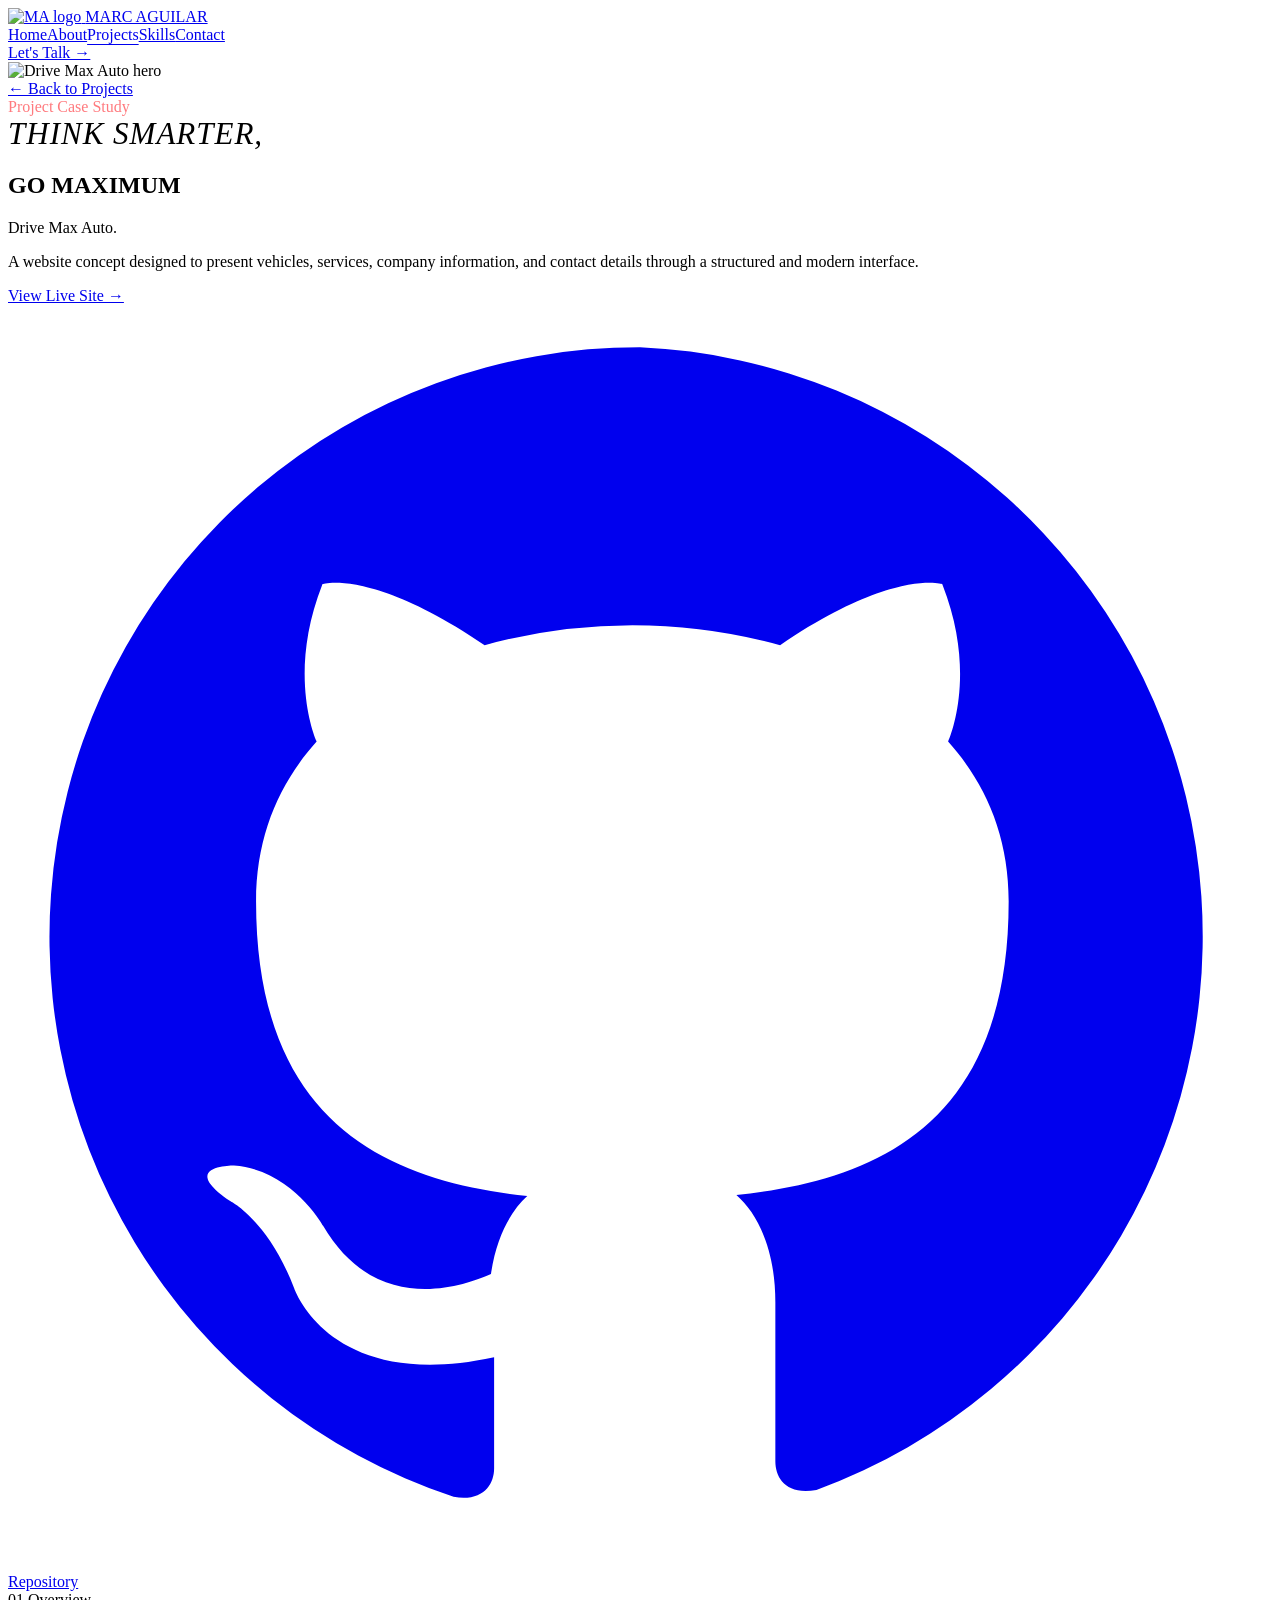
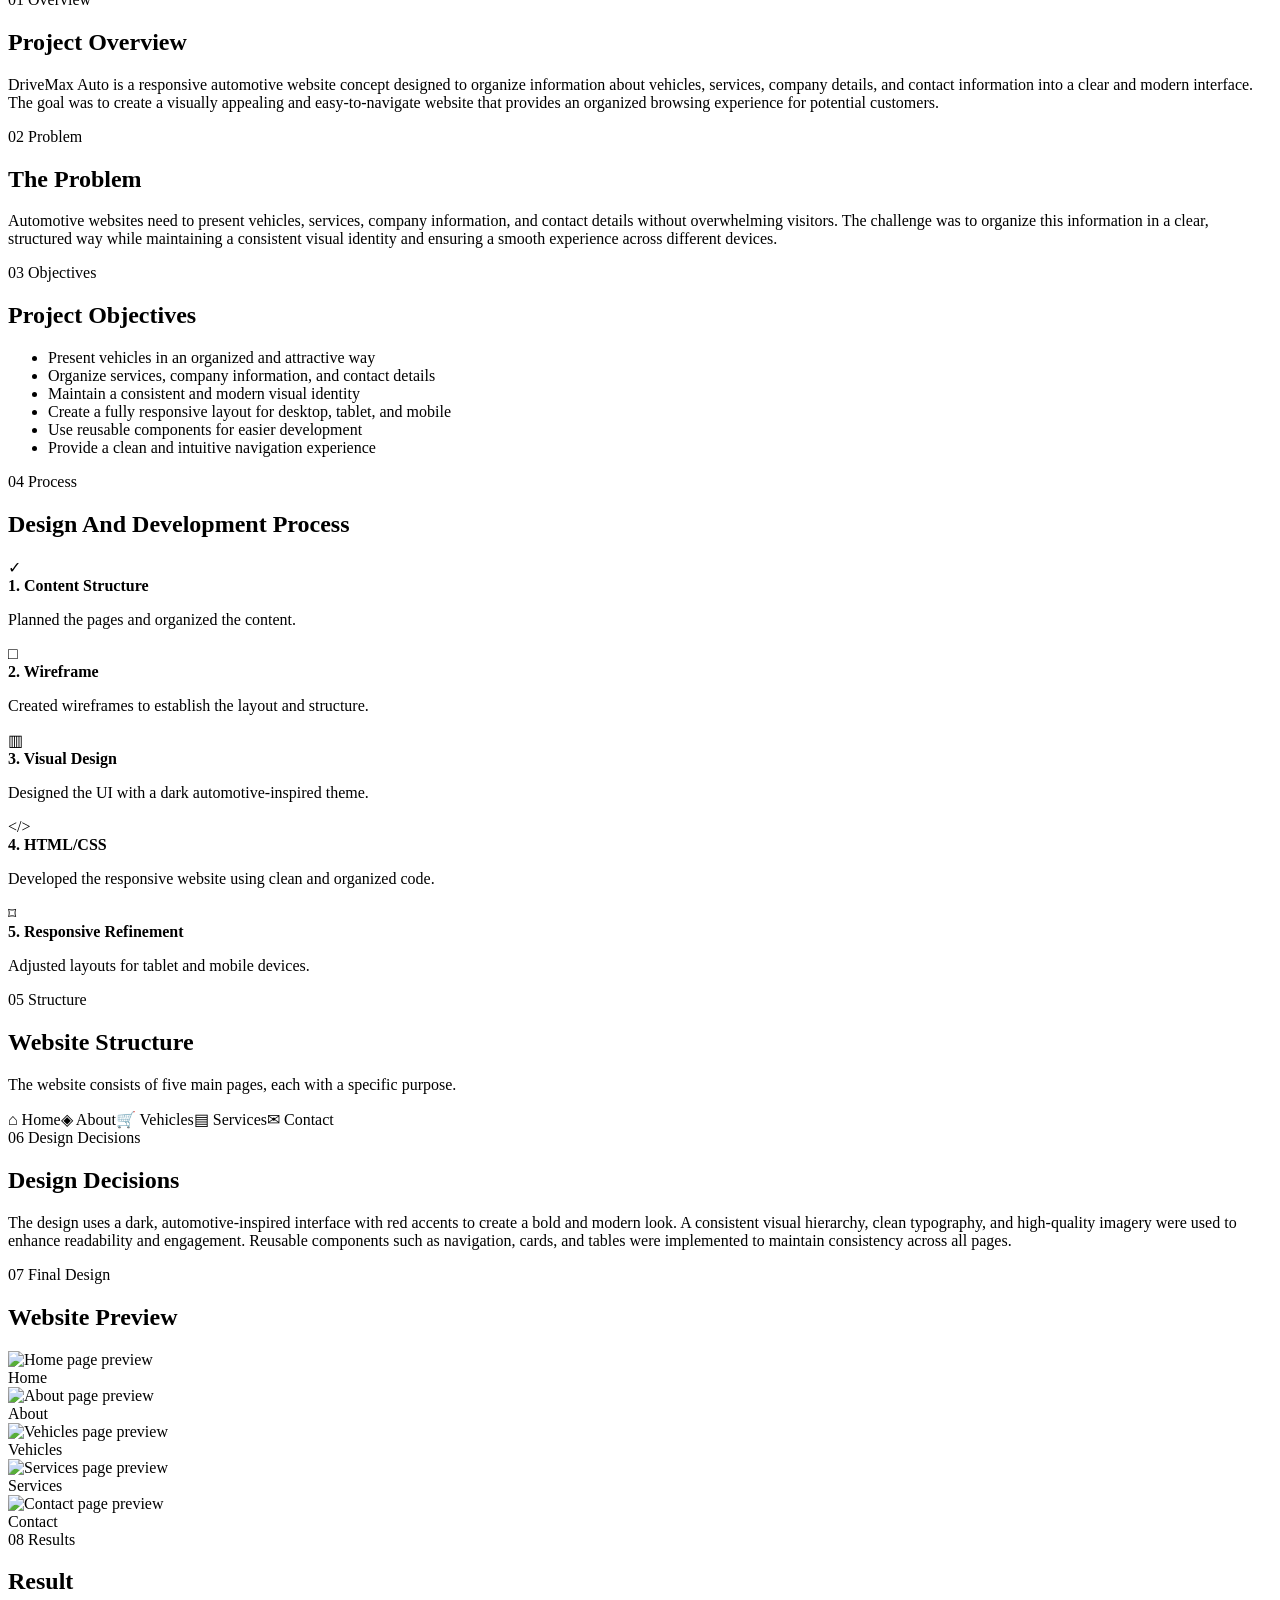
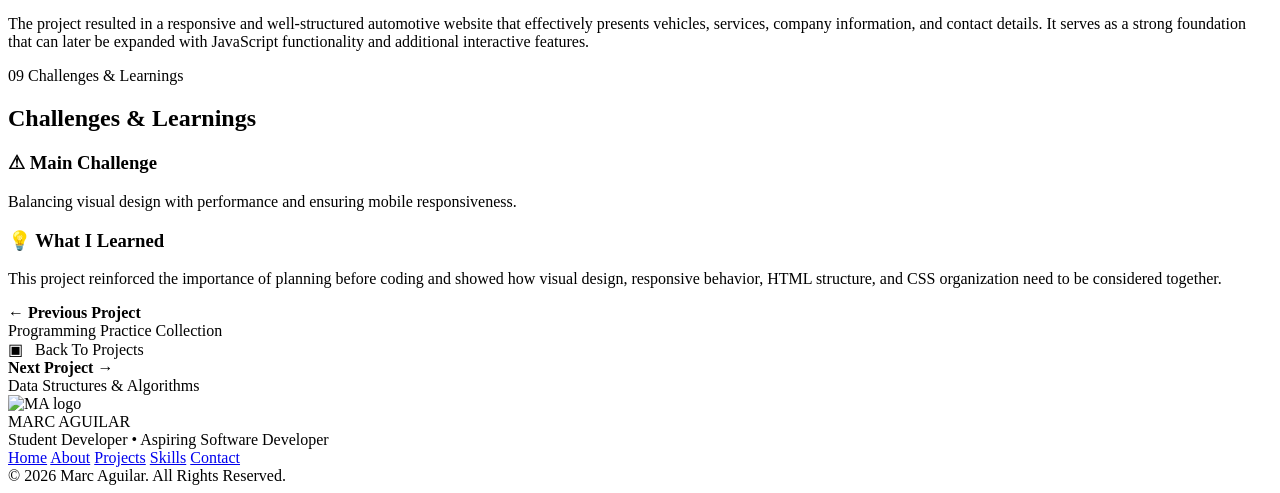
==== case-study.html @ ae44651b "Create case-study.html" ====
<!doctype html>
<html lang="en">
<head>
<meta charset="utf-8">
<meta name="viewport" content="width=device-width, initial-scale=1">
<title>Marc Aguilar | Drive Max Auto Case Study</title>
<link rel="stylesheet" href="css/style.css">
<link rel="stylesheet" href="css/interactions.css">
</head>
<body>
<div class="site-shell">

<header class="site-header">
  <a class="brand" href="index.html">
    <img class="brand-logo" src="assets/ma-logo.png" alt="MA logo">
    <span class="brand-name">MARC AGUILAR</span>
  </a>
  <nav class="nav"><a href="index.html">Home</a><a href="about.html">About</a><a href="projects.html" style="text-decoration:underline;text-underline-offset:4px">Projects</a><a href="skills.html">Skills</a><a href="contact.html">Contact</a></nav>
  <a class='talk-btn' href='contact.html'>Let's Talk →</a>
  <a class="hamburger" href="mobile-nav.html" aria-label="Open mobile navigation">
    <span></span><span></span><span></span>
  </a>
</header>
<main class="page case-study-page">
<section class="case-hero">
  <div class="placeholder dark case-hero-image"><img src="assets/drivemax-case-hero.png" alt="Drive Max Auto hero"></div>
  <div class="case-copy">
    <a class="back-link" href="projects.html">← Back to Projects</a>
    <div class="kicker" style="color:#ff7a7e">Project Case Study</div>
    <div style="font-size:31px;font-style:italic;letter-spacing:1px">THINK SMARTER,</div>
    <h1>GO MAXIMUM</h1>
    <div class="project-name">Drive Max <span class="red">Auto.</span></div>
    <p>A website concept designed to present vehicles, services, company information, and contact details through a structured and modern interface.</p>
    <div class="case-actions">
      <a class="btn red-btn small" href="#">View Live Site →</a>
      <a class="btn white-btn small" href="https://github.com/" target="_blank"><svg class="icon" viewBox="0 0 24 24" fill="currentColor"><path d="M12 .8a11.2 11.2 0 0 0-3.54 21.83c.56.1.77-.24.77-.54v-2.11c-3.14.68-3.8-1.32-3.8-1.32-.5-1.3-1.22-1.65-1.22-1.65-1-.68.08-.67.08-.67 1.1.08 1.69 1.14 1.69 1.14.98 1.68 2.56 1.2 3.19.92.1-.71.38-1.2.69-1.48-2.51-.28-5.15-1.26-5.15-5.6 0-1.24.44-2.24 1.15-3.03-.12-.28-.5-1.44.11-2.99 0 0 .94-.3 3.08 1.16a10.57 10.57 0 0 1 5.61 0c2.14-1.46 3.08-1.16 3.08-1.16.61 1.55.23 2.71.11 2.99.71.79 1.15 1.79 1.15 3.03 0 4.35-2.65 5.31-5.17 5.58.39.34.74 1.01.74 2.04v3.02c0 .3.2.65.78.54A11.2 11.2 0 0 0 12 .8z"/></svg> Repository</a>
    </div>
  </div>
</section>

<section class="case-layout">
  <article class="case-section">
    <div class="kicker">01 Overview</div><h2>Project Overview</h2>
    <p>DriveMax Auto is a responsive automotive website concept designed to organize information about vehicles, services, company details, and contact information into a clear and modern interface. The goal was to create a visually appealing and easy-to-navigate website that provides an organized browsing experience for potential customers.</p>
  </article>
  <article class="case-section">
    <div class="kicker">02 Problem</div><h2>The Problem</h2>
    <p>Automotive websites need to present vehicles, services, company information, and contact details without overwhelming visitors. The challenge was to organize this information in a clear, structured way while maintaining a consistent visual identity and ensuring a smooth experience across different devices.</p>
  </article>

  <article class="case-section">
    <div class="kicker">03 Objectives</div><h2>Project Objectives</h2>
    <ul class="objectives">
      <li>Present vehicles in an organized and attractive way</li>
      <li>Organize services, company information, and contact details</li>
      <li>Maintain a consistent and modern visual identity</li>
      <li>Create a fully responsive layout for desktop, tablet, and mobile</li>
      <li>Use reusable components for easier development</li>
      <li>Provide a clean and intuitive navigation experience</li>
    </ul>
  </article>

  <article class="case-section">
    <div class="kicker">04 Process</div><h2>Design And Development Process</h2>
    <div class="process-grid">
      <div class="process-card"><div class="process-icon">✓</div><strong>1. Content Structure</strong><p>Planned the pages and organized the content.</p></div>
      <div class="process-card"><div class="process-icon">□</div><strong>2. Wireframe</strong><p>Created wireframes to establish the layout and structure.</p></div>
      <div class="process-card"><div class="process-icon">▥</div><strong>3. Visual Design</strong><p>Designed the UI with a dark automotive-inspired theme.</p></div>
      <div class="process-card"><div class="process-icon">&lt;/&gt;</div><strong>4. HTML/CSS</strong><p>Developed the responsive website using clean and organized code.</p></div>
      <div class="process-card"><div class="process-icon">⌑</div><strong>5. Responsive Refinement</strong><p>Adjusted layouts for tablet and mobile devices.</p></div>
    </div>
  </article>

  <article class="case-section">
    <div class="kicker">05 Structure</div><h2>Website Structure</h2>
    <p>The website consists of five main pages, each with a specific purpose.</p>
    <div class="structure-tags"><span class="structure-tag">⌂ Home</span><span class="structure-tag">◈ About</span><span class="structure-tag">🛒 Vehicles</span><span class="structure-tag">▤ Services</span><span class="structure-tag">✉ Contact</span></div>
  </article>

  <article class="case-section">
    <div class="kicker">06 Design Decisions</div><h2>Design Decisions</h2>
    <p>The design uses a dark, automotive-inspired interface with red accents to create a bold and modern look. A consistent visual hierarchy, clean typography, and high-quality imagery were used to enhance readability and engagement. Reusable components such as navigation, cards, and tables were implemented to maintain consistency across all pages.</p>
  </article>

  <article class="case-section case-full">
    <div class="kicker">07 Final Design</div><h2>Website Preview</h2>
    <div class="preview-grid">
      <div class="preview-card"><img class="preview-image" src="assets/drivemax-home.png" alt="Home page preview"><div class="preview-caption">Home</div></div>
      <div class="preview-card"><img class="preview-image" src="assets/drivemax-about.png" alt="About page preview"><div class="preview-caption">About</div></div>
      <div class="preview-card"><img class="preview-image" src="assets/drivemax-vehicles.png" alt="Vehicles page preview"><div class="preview-caption">Vehicles</div></div>
      <div class="preview-card"><img class="preview-image" src="assets/drivemax-services.png" alt="Services page preview"><div class="preview-caption">Services</div></div>
      <div class="preview-card"><img class="preview-image" src="assets/drivemax-contact.png" alt="Contact page preview"><div class="preview-caption">Contact</div></div>
    </div>
  </article>

  <article class="case-section">
    <div class="kicker">08 Results</div><h2>Result</h2>
    <p>The project resulted in a responsive and well-structured automotive website that effectively presents vehicles, services, company information, and contact details. It serves as a strong foundation that can later be expanded with JavaScript functionality and additional interactive features.</p>
  </article>

  <article class="case-section">
    <div class="kicker">09 Challenges &amp; Learnings</div><h2>Challenges &amp; Learnings</h2>
    <div class="result-grid">
      <div class="challenge-card red"><h3>⚠ Main Challenge</h3><p>Balancing visual design with performance and ensuring mobile responsiveness.</p></div>
      <div class="challenge-card yellow"><h3>💡 What I Learned</h3><p>This project reinforced the importance of planning before coding and showed how visual design, responsive behavior, HTML structure, and CSS organization need to be considered together.</p></div>
    </div>
  </article>
</section>

<section class="case-nav">
  <div class="side"><strong>← Previous Project</strong><br><span>Programming Practice Collection</span></div>
  <div class="center">▣ &nbsp; Back To Projects</div>
  <div class="side right"><strong>Next Project →</strong><br><span>Data Structures &amp; Algorithms</span></div>
</section>
</main>

<footer class="site-footer">
  <div class="footer-brand">
    <img class="brand-logo" src="assets/ma-logo.png" alt="MA logo">
    <div>
      <div class="brand-name">MARC AGUILAR</div>
      <div class="footer-sub">Student Developer • Aspiring Software Developer</div>
    </div>
  </div>
  <nav class="footer-nav">
    <a href="index.html">Home</a>
    <a href="about.html">About</a>
    <a href="projects.html">Projects</a>
    <a href="skills.html">Skills</a>
    <a href="contact.html">Contact</a>
  </nav>
  <div class="footer-copy">© 2026 Marc Aguilar. All Rights Reserved.</div>
</footer>
</div>
<script src="js/main.js" defer></script>
</body>
</html>
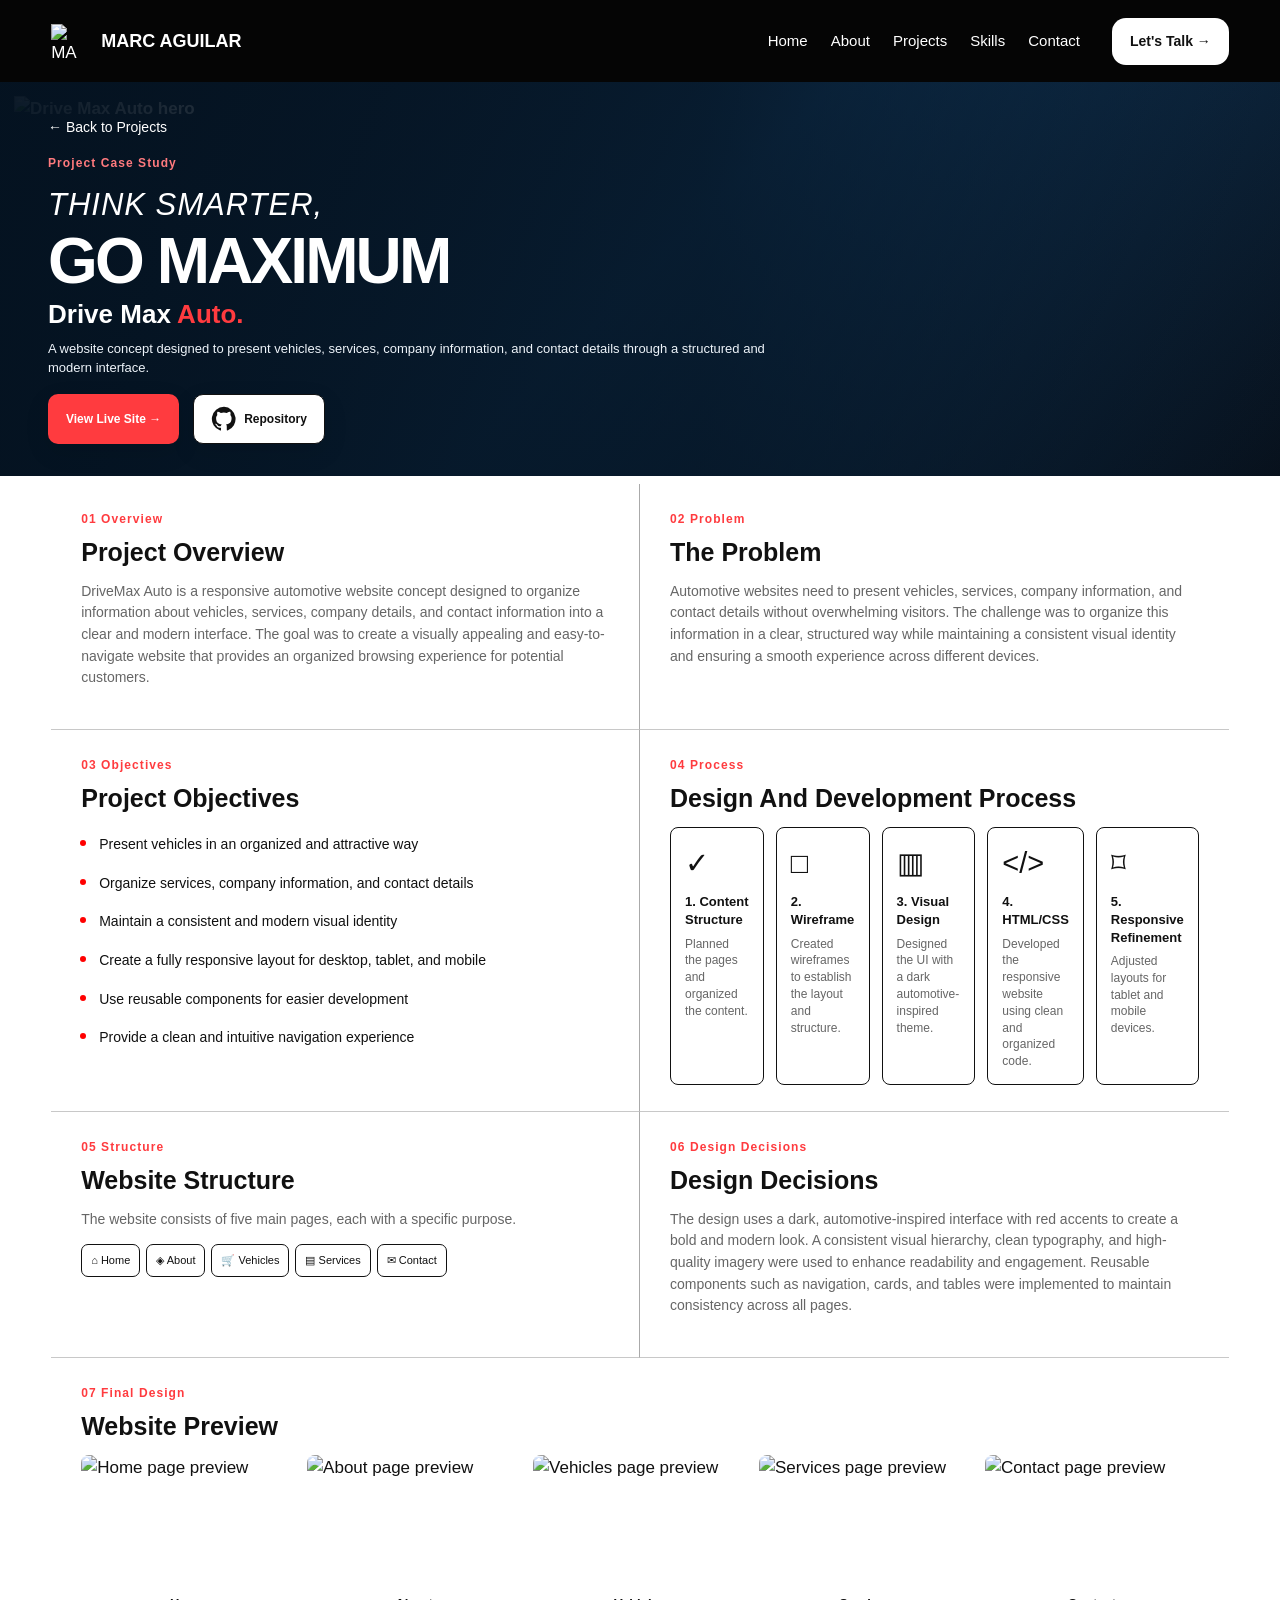
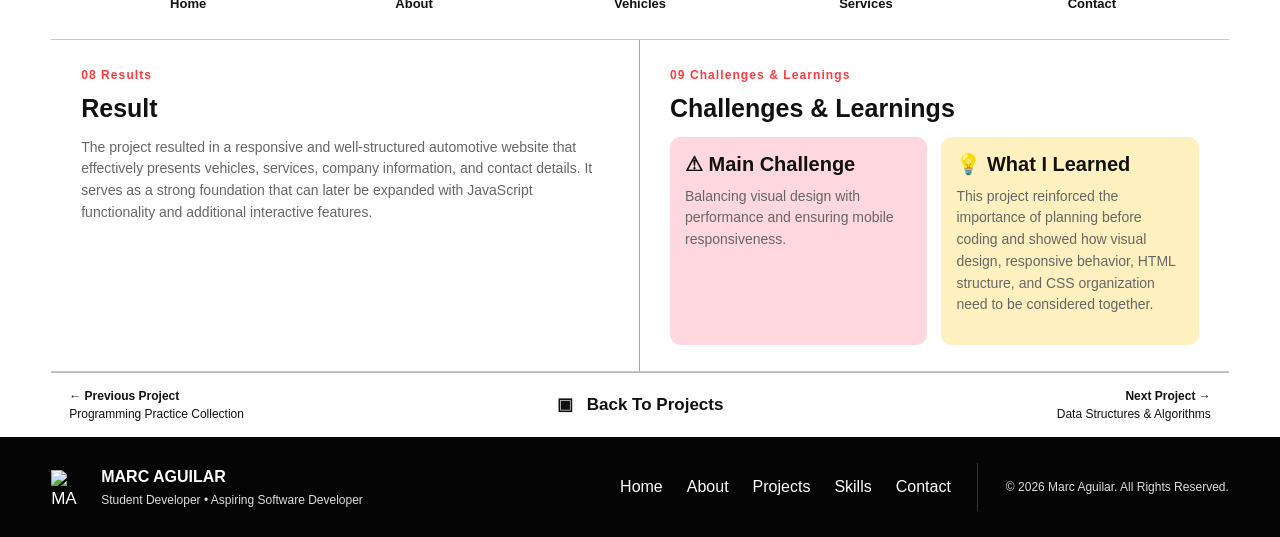
==== commit 1d5f630e: "Add files via upload" ====
--- a/case-study.html
+++ b/case-study.html
@@ -15,7 +15,7 @@
     <img class="brand-logo" src="assets/ma-logo.png" alt="MA logo">
     <span class="brand-name">MARC AGUILAR</span>
   </a>
-  <nav class="nav"><a href="index.html">Home</a><a href="about.html">About</a><a href="projects.html" style="text-decoration:underline;text-underline-offset:4px">Projects</a><a href="skills.html">Skills</a><a href="contact.html">Contact</a></nav>
+  <nav class="nav"><a href="index.html">Home</a><a href="about.html">About</a><a href="projects.html">Projects</a><a href="skills.html">Skills</a><a href="contact.html">Contact</a></nav>
   <a class='talk-btn' href='contact.html'>Let's Talk →</a>
   <a class="hamburger" href="mobile-nav.html" aria-label="Open mobile navigation">
     <span></span><span></span><span></span>
@@ -33,7 +33,7 @@
     <p>A website concept designed to present vehicles, services, company information, and contact details through a structured and modern interface.</p>
     <div class="case-actions">
       <a class="btn red-btn small" href="#">View Live Site →</a>
-      <a class="btn white-btn small" href="https://github.com/" target="_blank"><svg class="icon" viewBox="0 0 24 24" fill="currentColor"><path d="M12 .8a11.2 11.2 0 0 0-3.54 21.83c.56.1.77-.24.77-.54v-2.11c-3.14.68-3.8-1.32-3.8-1.32-.5-1.3-1.22-1.65-1.22-1.65-1-.68.08-.67.08-.67 1.1.08 1.69 1.14 1.69 1.14.98 1.68 2.56 1.2 3.19.92.1-.71.38-1.2.69-1.48-2.51-.28-5.15-1.26-5.15-5.6 0-1.24.44-2.24 1.15-3.03-.12-.28-.5-1.44.11-2.99 0 0 .94-.3 3.08 1.16a10.57 10.57 0 0 1 5.61 0c2.14-1.46 3.08-1.16 3.08-1.16.61 1.55.23 2.71.11 2.99.71.79 1.15 1.79 1.15 3.03 0 4.35-2.65 5.31-5.17 5.58.39.34.74 1.01.74 2.04v3.02c0 .3.2.65.78.54A11.2 11.2 0 0 0 12 .8z"/></svg> Repository</a>
+      <a class="btn white-btn small" href="https://github.com/menacing-novice123" target="_blank"><svg class="icon" viewBox="0 0 24 24" fill="currentColor"><path d="M12 .8a11.2 11.2 0 0 0-3.54 21.83c.56.1.77-.24.77-.54v-2.11c-3.14.68-3.8-1.32-3.8-1.32-.5-1.3-1.22-1.65-1.22-1.65-1-.68.08-.67.08-.67 1.1.08 1.69 1.14 1.69 1.14.98 1.68 2.56 1.2 3.19.92.1-.71.38-1.2.69-1.48-2.51-.28-5.15-1.26-5.15-5.6 0-1.24.44-2.24 1.15-3.03-.12-.28-.5-1.44.11-2.99 0 0 .94-.3 3.08 1.16a10.57 10.57 0 0 1 5.61 0c2.14-1.46 3.08-1.16 3.08-1.16.61 1.55.23 2.71.11 2.99.71.79 1.15 1.79 1.15 3.03 0 4.35-2.65 5.31-5.17 5.58.39.34.74 1.01.74 2.04v3.02c0 .3.2.65.78.54A11.2 11.2 0 0 0 12 .8z"/></svg> Repository</a>
     </div>
   </div>
 </section>
--- a/css/style.css
+++ b/css/style.css
@@ -0,0 +1,3007 @@
+:root{
+  --black:#050505;
+  --white:#fff;
+  --text:#111;
+  --muted:#666;
+  --red:#ff3b3f;
+  --pink:#ffd0d8;
+  --border:#cfcfcf;
+  --content:1360px;
+  --shadow:0 6px 16px rgba(0,0,0,.16);
+}
+
+*{box-sizing:border-box}
+html{scroll-behavior:smooth}
+body{
+  margin:0;
+  background:#fff;
+  color:var(--text);
+  font-family:Arial,Helvetica,sans-serif;
+  font-size:17px;
+}
+a{color:inherit;text-decoration:none}
+button,input,textarea{font:inherit}
+img{max-width:100%;display:block}
+
+.site-shell{
+  width:100%;
+  background:#fff;
+  overflow:hidden;
+}
+
+
+/* ==================== REAL ASSETS ==================== */
+
+.brand-logo{
+  width:34px;
+  height:34px;
+  object-fit:contain;
+  flex:none;
+}
+.footer-brand .brand-logo{
+  width:34px;
+  height:34px;
+}
+.profile-image{
+  width:100%;
+  height:100%;
+  object-fit:cover;
+}
+.seal-placeholder{
+  overflow:hidden;
+}
+.seal-placeholder img{
+  width:100%;
+  height:100%;
+  object-fit:contain;
+}
+.about-image img,
+.projects-image img,
+.contact-image img,
+.case-hero-image img,
+.skills-image img{
+  width:100%;
+  height:100%;
+  object-fit:cover;
+}
+.case-hero-image img{
+  object-position:center top;
+}
+
+/* Project thumbnails: one shared geometry for all cards */
+.project-thumb-image,
+.featured-thumb{
+  overflow:hidden;
+  border-radius:8px;
+}
+.project-image{
+  width:100%;
+  height:100%;
+  object-fit:cover;
+}
+.project-thumb-image img{
+  width:100%;
+  height:100%;
+  display:block;
+  object-fit:cover;
+  object-position:center;
+}
+.project-thumb-image{
+  width:calc(100% - 20px);
+  height:180px;
+  min-height:180px;
+  margin:10px;
+}
+.featured-thumb{
+  min-height:250px;
+}
+
+/* Case-study preview strip: one shared height */
+.preview-image{
+  width:100%;
+  height:105px;
+  object-fit:cover;
+  display:block;
+  border-radius:8px;
+}
+
+.tool-logo-image{
+  width:60px;
+  height:60px;
+  object-fit:contain;
+  display:block;
+  margin:0 auto 4px;
+  border:0;
+  box-shadow:none;
+}
+.mobile-footer-logo{
+  display:block;
+  width:36px;
+  height:36px;
+  margin:0 auto 2px;
+}
+.brand-logo,
+.mobile-footer-logo{
+  border:0;
+  box-shadow:none;
+}
+
+/* Hero images (about/projects/contact/skills) share one border/shadow
+   baseline; the >=391px rule below strips the shadow once the fade
+   mask takes over. */
+.about-image,
+.projects-image,
+.contact-image,
+.skills-image{
+  border:0;
+  box-shadow:0 5px 14px rgba(0,0,0,.16);
+}
+
+.skills-image{
+  background:#09151f;
+}
+
+/* ==================== HEADER ==================== */
+
+.site-header{
+  height:82px;
+  padding:0 50px;
+  display:flex;
+  align-items:center;
+  gap:28px;
+  background:var(--black);
+  color:#fff;
+}
+
+.brand{
+  display:flex;
+  align-items:center;
+  gap:16px;
+}
+.brand-mark{
+  width:34px;
+  height:34px;
+  display:grid;
+  place-items:center;
+  font-size:26px;
+  font-weight:800;
+  letter-spacing:-3px;
+}
+.brand-name{
+  font-size:18px;
+  font-weight:800;
+}
+.nav{
+  margin-left:auto;
+  display:flex;
+  align-items:center;
+  gap:24px;
+  font-size:16px;
+}
+.talk-btn{
+  padding:13px 18px;
+  margin-left:4px;
+  border:0;
+  border-radius:14px;
+  background:#fff;
+  color:#111;
+  font-size:14px;
+  font-weight:700;
+}
+.hamburger{
+  display:none;
+  margin-left:auto;
+  width:35px;
+}
+.hamburger span{
+  display:block;
+  height:4px;
+  margin:5px 0;
+  border-radius:4px;
+  background:#fff;
+}
+
+/* ==================== SHARED ==================== */
+
+.page{
+  width:min(calc(100% - 80px),var(--content));
+  margin:0 auto;
+}
+
+.section{padding:22px 0}
+
+.kicker{
+  margin-bottom:10px;
+  color:var(--red);
+  font-size:13px;
+}
+
+h1,h2,h3,p{margin-top:0}
+h1{
+  margin-bottom:22px;
+  font-size:64px;
+  line-height:.98;
+  letter-spacing:-2px;
+}
+h2{
+  margin-bottom:14px;
+  font-size:25px;
+  line-height:1.05;
+}
+h3{
+  margin-bottom:10px;
+  font-size:20px;
+  line-height:1.05;
+}
+p{
+  margin-bottom:14px;
+  color:var(--muted);
+  font-size:17px;
+  line-height:1.55;
+}
+.red{color:var(--red)}
+
+.btn{
+  display:inline-flex;
+  align-items:center;
+  justify-content:center;
+  gap:7px;
+  padding:15px 28px;
+  border:1px solid transparent;
+  border-radius:10px;
+  background:var(--black);
+  color:#fff;
+  font-size:14px;
+  font-weight:700;
+  box-shadow:var(--shadow);
+}
+.btn.red-btn{background:var(--red)}
+.btn.white-btn{
+  background:#fff;
+  color:#111;
+  border-color:#111;
+}
+.btn.small{
+  padding:11px 17px;
+  font-size:12px;
+}
+
+.icon{
+  width:26px;
+  height:26px;
+}
+
+.tags{
+  display:flex;
+  flex-wrap:wrap;
+  gap:8px;
+}
+.tag{
+  padding:7px 13px;
+  border-radius:999px;
+  background:#dedede;
+  font-size:12px;
+  line-height:1;
+}
+
+.rule-heading{
+  display:flex;
+  align-items:center;
+  gap:18px;
+  margin:4px 0 26px;
+}
+.rule-heading h2{margin:0;white-space:nowrap}
+.rule{
+  height:1px;
+  flex:1;
+  background:#222;
+}
+.rule-note{
+  white-space:nowrap;
+  color:#333;
+  font-size:12px;
+}
+
+/* ==================== FOOTER ==================== */
+
+.site-footer{
+  min-height:90px;
+  height:90px;
+  padding:14px 50px;
+  display:grid;
+  grid-template-columns:1fr auto auto;
+  align-items:center;
+  gap:26px;
+  background:var(--black);
+  color:#fff;
+}
+
+.footer-brand{
+  display:flex;
+  align-items:center;
+  gap:16px;
+}
+.footer-brand .brand-mark{font-size:30px}
+.footer-brand .brand-name{font-size:16px}
+.footer-sub{
+  margin-top:2px;
+  color:#ddd;
+  font-size:12px;
+}
+.footer-nav{
+  display:flex;
+  align-items:center;
+  gap:24px;
+  font-size:16px;
+}
+.footer-copy{
+  min-height:48px;
+  padding-left:28px;
+  display:flex;
+  align-items:center;
+  border-left:1px solid #343434;
+  color:#ddd;
+  white-space:nowrap;
+  font-size:12px;
+}
+
+/* ==================== CTA ==================== */
+
+.cta{
+  margin:0 auto 38px;
+  padding:28px 36px;
+  display:grid;
+  grid-template-columns:1.7fr auto auto;
+  align-items:center;
+  gap:28px;
+  border-radius:14px;
+  background:var(--pink);
+}
+.cta h2{
+  margin-bottom:8px;
+  font-size:36px;
+}
+.cta p{
+  margin:0;
+  font-size:14px;
+}
+.socials{
+  display:flex;
+  gap:10px;
+}
+.social{
+  width:48px;
+  height:48px;
+  display:grid;
+  place-items:center;
+  border:1px solid #111;
+  border-radius:10px;
+  background:#ddd4d6;
+  box-shadow:var(--shadow);
+}
+
+/* ==================== IMAGE PLACEHOLDERS ==================== */
+
+.placeholder{
+  position:relative;
+  min-height:180px;
+  display:flex;
+  align-items:flex-end;
+  padding:14px;
+  overflow:hidden;
+  border-radius:8px;
+  background:linear-gradient(135deg,#d9e2eb,#f5f5f5 45%,#b4c4d4);
+  color:#23313f;
+  font-weight:700;
+}
+.placeholder.dark{
+  background:linear-gradient(135deg,#0d1c2d,#11375a 50%,#08111c);
+  color:#fff;
+}
+.placeholder.office{
+  background:linear-gradient(135deg,#dceffb,#fff 50%,#cad8e1);
+}
+
+/* ==================== HOME ==================== */
+
+.hero-split{
+  display:grid;
+  grid-template-columns:1.05fr .95fr;
+  align-items:center;
+}
+.hero-copy{padding:38px 30px 38px 50px}
+.hero-actions{
+  display:flex;
+  gap:18px;
+  margin:28px 0 20px;
+}
+.availability{
+  display:flex;
+  align-items:center;
+  gap:14px;
+  color:#666;
+  font-size:14px;
+}
+.availability-dot{
+  width:18px;
+  height:18px;
+  flex:none;
+  border-radius:50%;
+  background:#2dc659;
+}
+.profile{
+  padding:28px 30px 20px;
+  text-align:center;
+}
+.profile-circle{
+  width:360px;
+  height:360px;
+  margin:0 auto 22px;
+  display:grid;
+  place-items:center;
+  overflow:hidden;
+  border:3px solid #111;
+  border-radius:50%;
+}
+.profile-placeholder{
+  width:100%;
+  height:100%;
+  background:radial-gradient(circle,#e9eef1 0 38%,#cad3da 39% 55%,#9ea9b2 56%);
+}
+.profile-name{
+  font-size:26px;
+  font-weight:800;
+}
+
+/* ==================== ABOUT ==================== */
+
+.about-hero{
+  position:relative;
+  min-height:430px;
+  overflow:hidden;
+  margin-top:28px;
+  margin-bottom:18px;
+}
+.about-hero .placeholder{
+  position:absolute;
+  inset:0 0 0 42%;
+  min-height:100%;
+  border-radius:0;
+  background-image:url("../assets/about-hero.jpg");
+  background-size:cover;
+  background-position:center;
+}
+.about-hero .placeholder span{display:none}
+.about-hero .placeholder::after{
+  content:"";
+  position:absolute;
+  inset:0;
+  background:linear-gradient(90deg,#fff 0%,rgba(255,255,255,.94) 12%,rgba(255,255,255,.55) 30%,rgba(255,255,255,.12) 48%,rgba(255,255,255,0) 65%);
+}
+.about-copy{
+  position:relative;
+  z-index:1;
+  width:52%;
+  padding:34px 26px 40px 20px;
+}
+.about-copy h1{font-size:48px}
+
+.story-grid{
+  display:grid;
+  grid-template-columns:1fr 1fr;
+  gap:24px;
+  padding:28px 6px 34px;
+  border-top:1px solid #bbb;
+}
+.story-grid .v-divider{
+  padding-left:24px;
+  border-left:1px solid #222;
+}
+
+.interests-grid{
+  display:grid;
+  grid-template-columns:repeat(4,1fr);
+  gap:24px;
+}
+.interest-card{
+  min-height:160px;
+  padding:20px;
+  border:1px solid var(--border);
+  border-radius:10px;
+}
+.interest-icon{
+  margin-bottom:14px;
+  font-size:36px;
+}
+.interest-title{
+  margin-bottom:8px;
+  font-size:14px;
+  font-weight:800;
+}
+.interest-card p{
+  margin:0;
+  font-size:13px;
+}
+
+.edu-tools{
+  display:grid;
+  grid-template-columns:1.2fr .8fr;
+  gap:24px;
+}
+.edu-card{
+  padding:20px;
+  display:grid;
+  grid-template-columns:140px 1fr;
+  gap:18px;
+  align-items:center;
+  border:1px solid var(--border);
+  border-radius:10px;
+}
+.seal-placeholder{
+  width:120px;
+  height:120px;
+  display:grid;
+  place-items:center;
+  border:1px dashed #777;
+  border-radius:50%;
+  color:#777;
+  font-size:12px;
+  text-align:center;
+}
+.tool-chips{
+  display:flex;
+  flex-wrap:wrap;
+  gap:6px;
+}
+.tool-chip{
+  padding:5px 11px;
+  border:2px solid #111;
+  border-radius:8px;
+  background:#fff;
+  font-size:12px;
+  font-weight:700;
+}
+
+/* ==================== PROJECTS ==================== */
+
+.projects-hero{
+  position:relative;
+  min-height:280px;
+  overflow:hidden;
+  margin-top:28px;
+  margin-bottom:18px;
+}
+.projects-hero .placeholder{
+  position:absolute;
+  inset:0 0 0 42%;
+  min-height:100%;
+  border-radius:0;
+}
+.projects-hero .copy{
+  position:relative;
+  z-index:1;
+  width:52%;
+  padding:28px 24px 26px 20px;
+}
+
+.featured{
+  margin-bottom:30px;
+  padding:18px;
+  display:grid;
+  grid-template-columns:36% 1fr;
+  gap:24px;
+  border:1px solid var(--border);
+  border-radius:10px;
+}
+.featured-thumb{min-height:250px}
+
+.project-grid{
+  display:grid;
+  grid-template-columns:repeat(3,1fr);
+  gap:24px;
+}
+.project-card{
+  display:flex;
+  flex-direction:column;
+  overflow:hidden;
+  border:1px solid #111;
+  border-radius:10px;
+  box-shadow:0 3px 6px rgba(0,0,0,.16);
+}
+.project-card .thumb{
+  min-height:160px;
+  margin:10px;
+}
+.project-card-body{
+  flex:1;
+  padding:0 14px 14px;
+  display:flex;
+  flex-direction:column;
+}
+.project-card .category{
+  margin-bottom:6px;
+  color:var(--red);
+  font-size:12px;
+}
+.project-card h3{margin-bottom:6px}
+.project-card p{
+  font-size:13px;
+}
+.project-card-footer{
+  margin-top:auto;
+  padding-top:12px;
+  display:flex;
+  align-items:center;
+  justify-content:space-between;
+}
+.repo-icon{
+  font-size:23px;
+  font-weight:800;
+}
+.view-more{
+  margin:18px 4px 26px;
+  text-align:right;
+  font-size:13px;
+  font-weight:700;
+}
+
+/* ==================== CONTACT ==================== */
+
+.contact-hero{
+  position:relative;
+  min-height:300px;
+  overflow:hidden;
+  margin-top:28px;
+  margin-bottom:18px;
+}
+.contact-hero .placeholder{
+  position:absolute;
+  inset:0 0 0 34%;
+  min-height:100%;
+  border-radius:0;
+}
+.contact-copy{
+  position:relative;
+  z-index:1;
+  width:53%;
+  padding:34px 20px 36px 26px;
+}
+.contact-copy h1{font-size:48px}
+
+.contact-grid{
+  display:grid;
+  grid-template-columns:1.1fr .9fr;
+  gap:24px;
+  align-items:start;
+}
+.form-card{
+  padding:20px;
+  border:2px solid #111;
+  border-radius:10px;
+  box-shadow:var(--shadow);
+}
+.form-group{margin-bottom:14px}
+.form-group label{
+  display:block;
+  margin-bottom:6px;
+  color:#5a5a5a;
+  font-size:13px;
+  font-weight:700;
+}
+.form-group input,
+.form-group textarea{
+  width:100%;
+  padding:10px 12px;
+  border:1px solid #111;
+  border-radius:10px;
+}
+.form-group textarea{
+  min-height:170px;
+  resize:vertical;
+}
+.contact-list{
+  display:flex;
+  flex-direction:column;
+  gap:10px;
+}
+.contact-item{
+  padding:11px;
+  display:flex;
+  align-items:center;
+  gap:14px;
+  border:1px solid #111;
+  border-radius:10px;
+}
+.contact-icon{
+  width:38px;
+  height:38px;
+  flex:none;
+  display:grid;
+  place-items:center;
+  border:1px solid #111;
+  border-radius:8px;
+}
+.contact-label{
+  color:#5d5d5d;
+  font-size:13px;
+  font-weight:700;
+}
+.contact-value{
+  color:#666;
+  font-size:14px;
+}
+.open-box{
+  margin-top:12px;
+  padding:20px;
+  border-radius:12px;
+  background:#ffb7c2;
+}
+.open-box h3{
+  display:flex;
+  align-items:center;
+  gap:10px;
+}
+.open-box ul{
+  margin:14px 0 0;
+  padding-left:18px;
+  columns:2;
+}
+.open-box li{
+  margin-bottom:10px;
+  color:#444;
+  font-size:13px;
+}
+
+/* ==================== CASE STUDY ==================== */
+
+.case-hero{
+  position:relative;
+  min-height:310px;
+  overflow:hidden;
+  color:#fff;
+  background:#0a2643;
+  border:0;
+  margin-top:28px;
+  margin-bottom:18px;
+}
+.case-hero .placeholder{
+  position:absolute;
+  inset:0;
+  min-height:100%;
+  border-radius:0;
+}
+.case-hero::after{
+  content:"";
+  position:absolute;
+  inset:0;
+  background:linear-gradient(90deg,rgba(4,18,32,.96),rgba(4,18,32,.72) 55%,rgba(4,18,32,.1));
+}
+.case-copy{
+  position:relative;
+  z-index:1;
+  width:72%;
+  padding:26px 42px;
+}
+.back-link{
+  display:inline-block;
+  margin-bottom:16px;
+  font-size:14px;
+}
+.case-copy .kicker{color:#ff7a7e}
+.case-copy h1{
+  margin:2px 0 4px;
+  font-size:64px;
+  line-height:.95;
+}
+.case-copy .project-name{
+  margin-bottom:6px;
+  font-size:26px;
+  font-weight:800;
+}
+.case-copy p{
+  max-width:720px;
+  color:#eef4fa;
+  font-size:13px;
+  line-height:1.45;
+}
+.case-actions{
+  display:flex;
+  gap:14px;
+  margin-top:16px;
+}
+
+.case-layout{
+  display:grid;
+  grid-template-columns:1fr 1fr;
+}
+.case-section{
+  min-width:0;
+  padding:20px 28px;
+  border-bottom:1px solid #c8c8c8;
+}
+.case-section h2{font-size:25px}
+.case-section p{
+  font-size:13px;
+  line-height:1.45;
+}
+.case-layout > .case-section:nth-child(1),
+.case-layout > .case-section:nth-child(3),
+.case-layout > .case-section:nth-child(5),
+.case-layout > .case-section:nth-child(8){
+  border-right:1px solid #aaa;
+}
+.case-layout > .case-full{
+  grid-column:1/-1;
+  border-right:0;
+}
+.objectives{
+  margin:0;
+  padding-left:18px;
+}
+.objectives li{
+  margin-bottom:10px;
+  font-size:13px;
+  line-height:1.35;
+}
+.objectives li::marker{
+  color:red;
+  font-size:20px;
+}
+.process-grid{
+  display:grid;
+  grid-template-columns:repeat(5,1fr);
+  gap:10px;
+}
+.process-card{
+  min-height:150px;
+  padding:10px;
+  display:flex;
+  flex-direction:column;
+  border:1px solid #111;
+  border-radius:8px;
+}
+.process-icon{
+  margin-bottom:8px;
+  font-size:29px;
+}
+.process-card strong{font-size:11px}
+.process-card p{
+  margin:7px 0 0;
+  font-size:10px;
+  line-height:1.2;
+}
+.structure-tags{
+  display:flex;
+  flex-wrap:wrap;
+  gap:6px;
+}
+.structure-tag{
+  padding:7px 9px;
+  border:1px solid #111;
+  border-radius:7px;
+  font-size:11px;
+}
+.preview-grid{
+  display:grid;
+  grid-template-columns:repeat(5,1fr);
+  gap:12px;
+}
+.preview-card .placeholder{min-height:105px}
+.preview-caption{
+  margin-top:5px;
+  text-align:center;
+  font-size:12px;
+  font-weight:700;
+}
+.result-grid{
+  display:grid;
+  grid-template-columns:1fr 1fr;
+  gap:14px;
+}
+.challenge-card{
+  padding:15px;
+  border-radius:11px;
+}
+.challenge-card.red{background:#ffd7de;color:#111}
+.challenge-card.yellow{background:#fff1bf;color:#111}
+.challenge-card h3{
+  display:flex;
+  align-items:center;
+  gap:8px;
+}
+.challenge-card p{font-size:12px}
+.case-nav{
+  padding:14px 18px;
+  display:grid;
+  grid-template-columns:1fr auto 1fr;
+  align-items:center;
+  gap:16px;
+  border-top:1px solid #bbb;
+}
+.case-nav .side{font-size:12px}
+.case-nav .center{
+  text-align:center;
+  font-weight:700;
+}
+.case-nav .right{text-align:right}
+
+/* ==================== SKILLS ==================== */
+
+.skills-hero{
+  position:relative;
+  min-height:340px;
+  overflow:hidden;
+  margin-top:28px;
+  margin-bottom:18px;
+}
+.skills-hero .placeholder{
+  position:absolute;
+  inset:0 0 0 35%;
+  min-height:100%;
+  border-radius:0;
+}
+.skills-copy{
+  position:relative;
+  z-index:1;
+  width:55%;
+  padding:28px 30px 26px 20px;
+}
+.skills-copy h1{font-size:48px}
+
+.skills-grid{
+  display:grid;
+  grid-template-columns:repeat(4,1fr);
+  gap:24px;
+  margin-bottom:34px;
+}
+.skill-card{
+  min-height:210px;
+  padding:20px;
+  border:1px solid #111;
+  border-radius:10px;
+}
+.skill-icon{
+  margin-bottom:16px;
+  font-size:32px;
+}
+.skill-card h3{font-size:20px}
+.skill-card p{font-size:13px}
+.tool-grid{
+  display:grid;
+  grid-template-columns:repeat(6,1fr);
+  gap:12px;
+  margin:0 18px 28px;
+}
+.tool-box{
+  min-height:145px;
+  padding:16px;
+  display:grid;
+  place-items:center;
+  text-align:center;
+  border:1px solid #111;
+  border-radius:10px;
+}
+.tool-logo{
+  width:60px;
+  height:60px;
+  margin:0 auto 4px;
+  display:grid;
+  place-items:center;
+  border-radius:14px;
+  font-size:28px;
+  font-weight:800;
+}
+.more-card{display:none}
+
+/* ==================== TABLET: 391px–768px ==================== */
+
+@media (min-width:391px) and (max-width:768px){
+
+  body{font-size:14px}
+  .page{width:calc(100% - 48px)}
+  .section{padding:20px 0}
+
+  h1{font-size:35px}
+  h2{font-size:25px}
+  h3{font-size:20px}
+  p{font-size:14px}
+  .kicker{font-size:9px}
+  .btn{font-size:12px}
+  .nav{font-size:12px}
+  .hamburger{display:none}
+  .nav{display:flex}
+  .talk-btn{display:block}
+
+  .site-header{
+    height:64px;
+    padding:0 42px;
+  }
+  .brand-name{font-size:15px}
+
+  /* Footer */
+  .site-footer{
+    height:122px;
+    min-height:122px;
+    padding:14px 42px 10px;
+    grid-template-columns:1fr auto;
+    grid-template-rows:1fr auto;
+    gap:2px 24px;
+  }
+  .footer-brand{grid-column:1;grid-row:1}
+  .footer-nav{
+    grid-column:2;
+    grid-row:1;
+    gap:22px;
+    font-size:12px;
+  }
+  .footer-copy{
+    grid-column:1/-1;
+    grid-row:2;
+    min-height:0;
+    padding:0;
+    display:block;
+    border:0;
+    text-align:center;
+    white-space:normal;
+    font-size:12px;
+  }
+
+  /* Home */
+  .hero-split{
+    grid-template-columns:1fr;
+  }
+  .hero-copy{
+    padding:25px 10px 20px;
+  }
+  .hero-copy h1{font-size:50px}
+  .profile{
+    padding:25px 10px 0;
+  }
+  .profile-circle{
+    width:280px;
+    height:280px;
+  }
+  .profile-name{font-size:22px}
+  .hero-actions{margin:20px 0;gap:14px}
+  .hero-actions .btn{flex:1}
+  .availability{
+    margin-bottom:4px;
+    font-size:14px;
+  }
+  .cta{
+    grid-template-columns:1fr auto;
+    gap:16px;
+    padding:22px 24px;
+  }
+  .cta h2{font-size:30px}
+  .cta .socials{justify-content:flex-end}
+
+  /* About */
+  .about-hero{
+    min-height:420px;
+    margin-top:20px;
+  }
+  .about-hero .placeholder{
+    inset:0 0 0 36%;
+    border-radius:8px;
+  }
+  .about-copy{
+    width:54%;
+    padding:24px 16px 26px 0;
+  }
+  .about-copy h1{font-size:50px}
+  .story-grid{
+    grid-template-columns:1fr 1fr;
+    gap:20px;
+    padding:20px 0;
+  }
+  .story-grid .v-divider{
+    padding-left:20px;
+  }
+  .interests-grid{
+    grid-template-columns:repeat(2,1fr);
+    gap:12px;
+  }
+  .interest-card{
+    min-height:180px;
+    padding:18px;
+  }
+  .edu-tools{
+    grid-template-columns:1fr 1fr;
+    gap:20px;
+  }
+  .edu-card{
+    grid-template-columns:90px 1fr;
+    gap:12px;
+    padding:18px;
+  }
+  .seal-placeholder{
+    width:80px;
+    height:80px;
+  }
+
+  /* Projects */
+  .projects-hero{
+    min-height:250px;
+    margin-top:20px;
+  }
+  .projects-hero .copy{
+    width:52%;
+    padding:22px 10px 20px 0;
+  }
+  .projects-hero .copy h1{font-size:50px}
+  .featured{
+    grid-template-columns:1fr 1fr;
+    gap:12px;
+    padding:12px;
+  }
+  .featured-thumb{min-height:200px}
+  .project-grid{
+    grid-template-columns:1fr;
+    gap:18px;
+  }
+  .project-card{
+    display:grid;
+    grid-template-columns:34% 1fr;
+    align-items:stretch;
+  }
+  .project-card .thumb{
+    min-height:150px;
+    margin:10px;
+  }
+  .project-card-body{
+    padding:14px 14px 14px 0;
+  }
+  .project-card-footer .repo-icon{display:block}
+  .project-thumb-image{width:calc(100% - 20px);height:150px;min-height:150px}
+  .preview-image{height:62px}
+  .tool-logo-image{width:45px;height:45px}
+
+  /* Contact */
+  .contact-hero{
+    min-height:260px;
+    margin-top:20px;
+  }
+  .contact-copy{
+    width:55%;
+    padding:26px 12px 24px 0;
+  }
+  .contact-copy h1{font-size:50px}
+  .contact-grid{
+    grid-template-columns:1fr 1fr;
+    gap:24px;
+  }
+  .form-card{padding:18px}
+  .form-group textarea{min-height:130px}
+
+  /* Case study */
+  .case-hero{
+    min-height:190px;
+    margin-top:20px;
+  }
+  .case-hero .placeholder{min-height:190px}
+  .case-copy{
+    width:70%;
+    padding:14px 12px;
+  }
+  .back-link{font-size:11px;margin-bottom:8px}
+  .case-copy .kicker{font-size:10px}
+  .case-copy h1{font-size:48px}
+  .case-copy .project-name{font-size:21px}
+  .case-copy p{font-size:10px}
+  .case-actions{margin-top:10px;gap:10px}
+  .case-actions .btn{padding:8px 11px;font-size:9px}
+  .case-section{padding:14px 10px}
+  .case-section h2{font-size:20px}
+  .case-section p{font-size:10px}
+  .objectives li{font-size:9px;margin-bottom:7px}
+  .process-grid{gap:5px}
+  .process-card{
+    min-height:122px;
+    padding:6px;
+  }
+  .process-icon{font-size:22px}
+  .process-card strong{font-size:8px}
+  .process-card p{font-size:7px}
+  .preview-grid{gap:5px}
+  .preview-card .placeholder{min-height:62px}
+  .preview-caption{font-size:8px}
+  .challenge-card{padding:9px}
+  .challenge-card h3{font-size:11px}
+  .challenge-card p{font-size:8px}
+  .case-nav{
+    gap:7px;
+    padding:10px 5px;
+  }
+  .case-nav .side{font-size:8px}
+  .case-nav .center{font-size:9px}
+
+  /* Skills */
+  .skills-hero{min-height:280px;margin-top:20px}
+  .skills-copy{
+    width:60%;
+    padding:22px 18px 22px 0;
+  }
+  .skills-copy h1{font-size:50px}
+  .skills-grid{
+    grid-template-columns:repeat(3,1fr);
+    gap:8px;
+  }
+  .skill-card{
+    min-height:175px;
+    padding:14px;
+  }
+  .skill-card p{font-size:12px}
+  .tool-grid{
+    grid-template-columns:repeat(6,1fr);
+    gap:8px;
+    margin:0 4px 24px;
+  }
+  .tool-box{
+    min-height:100px;
+    padding:10px;
+  }
+}
+
+/* ==================== MOBILE: 390px and below ==================== */
+
+@media (max-width:390px){
+
+  body{font-size:14px}
+  .page{width:calc(100% - 32px)}
+  .section{padding:16px 0}
+
+  h1{font-size:30px;letter-spacing:-1px}
+  h2{font-size:25px}
+  h3{font-size:20px}
+  p{font-size:14px}
+  .kicker{font-size:9px}
+  .btn{font-size:12px}
+  .nav{font-size:25px}
+
+  /* Header is fixed only on mobile. */
+  .site-header{
+    position:fixed;
+    top:0;
+    left:0;
+    right:0;
+    z-index:1000;
+    width:100%;
+    height:74px;
+    padding:0 18px;
+  }
+  .site-header .nav,
+  .site-header .talk-btn{
+    display:none;
+  }
+  .site-header .hamburger{
+    display:block;
+  }
+  .site-shell > .site-header + .page{
+    padding-top:74px;
+  }
+
+  .brand{gap:10px}
+  .brand-mark{font-size:24px}
+  .brand-name{font-size:14px}
+  .brand-logo{width:32px;height:32px}
+  .footer-brand .brand-logo{width:34px;height:34px}
+
+  /* Footer */
+  .site-footer{
+    height:140px;
+    min-height:140px;
+    padding:16px 10px 10px;
+    display:flex;
+    flex-direction:column;
+    align-items:center;
+    justify-content:center;
+    gap:0;
+    text-align:center;
+  }
+  .footer-brand{
+    display:flex;
+    flex-direction:column;
+    align-items:center;
+    justify-content:center;
+    gap:2px;
+    width:100%;
+  }
+  .footer-brand .brand-mark{
+    margin-bottom:2px;
+    font-size:30px;
+  }
+  .footer-brand .brand-name{font-size:15px}
+  .footer-sub{
+    margin:0;
+    font-size:10px;
+    line-height:1.2;
+  }
+  .footer-nav{display:none}
+  .footer-copy{
+    min-height:0;
+    margin-top:3px;
+    padding:0;
+    display:block;
+    border:0;
+    white-space:normal;
+    text-align:center;
+    font-size:9px;
+  }
+
+  /* CTA */
+  .cta{
+    grid-template-columns:1fr;
+    gap:12px;
+    padding:16px;
+    border-radius:8px;
+  }
+  .cta h2{
+    font-size:25px;
+    line-height:1;
+  }
+  .cta p{font-size:12px}
+  .cta .btn{width:100%}
+  .cta .socials{display:none}
+
+  /* Home */
+  .hero-split{
+    grid-template-columns:1fr;
+  }
+  .profile{
+    padding:16px 0 0;
+  }
+  .profile-circle{
+    width:190px;
+    height:190px;
+    border-width:2px;
+  }
+  .profile-name{
+    margin-bottom:16px;
+    font-size:20px;
+  }
+  .hero-copy{
+    padding:0 0 16px;
+  }
+  .hero-copy h1{font-size:30px}
+  .hero-copy > p{
+    padding:16px;
+    border:2px solid #d0d0d0;
+    border-radius:8px;
+  }
+  .hero-actions{
+    gap:12px;
+    margin:16px 0;
+  }
+  .hero-actions .btn{
+    flex:1;
+    padding:13px 10px;
+  }
+  .availability{
+    margin:10px 0 20px;
+    gap:10px;
+    font-size:12px;
+  }
+
+  /* About */
+  .about-hero{
+    min-height:0;
+    display:flex;
+    flex-direction:column;
+    margin-top:16px;
+  }
+  .about-hero .placeholder{
+    position:relative;
+    inset:auto;
+    width:100%;
+    height:auto;
+    min-height:0;
+    aspect-ratio:1.67/1;
+    order:0;
+    margin:8px 0;
+    border-radius:8px;
+    background-image:url("../assets/about-hero.jpg");
+    background-size:cover;
+    background-position:center;
+    box-shadow:0 4px 10px rgba(0,0,0,.14);
+  }
+  .about-hero .placeholder::after{display:none}
+  .about-copy{
+    width:100%;
+    padding:0 0 12px;
+  }
+  .about-copy h1{font-size:30px}
+  .about-copy > p{
+    padding:12px;
+    border:2px solid #d0d0d0;
+    border-radius:8px;
+  }
+  .about-copy .hero-actions{
+    gap:10px;
+    margin-top:10px;
+  }
+  .about-copy .hero-actions .btn{
+    padding:9px 10px;
+    font-size:12px;
+  }
+  .story-grid{
+    grid-template-columns:1fr;
+    gap:16px;
+    padding:16px 0;
+  }
+  .story-grid .v-divider{
+    padding:16px 0 0;
+    border-top:1px solid #aaa;
+    border-left:0;
+  }
+  .interests-grid{
+    grid-template-columns:1fr;
+    gap:10px;
+  }
+  .interest-card{
+    min-height:112px;
+    padding:16px;
+    display:grid;
+    grid-template-columns:48px 1fr;
+    gap:8px 10px;
+  }
+  .interest-icon{
+    margin:0;
+    grid-row:1/span 2;
+    font-size:26px;
+  }
+  .interest-title{font-size:12px}
+  .interest-card p{
+    font-size:10px;
+    line-height:1.35;
+  }
+  .edu-tools{
+    grid-template-columns:1fr;
+    gap:16px;
+  }
+  .edu-card{
+    grid-template-columns:1fr;
+    padding:16px;
+  }
+  .seal-placeholder{
+    width:90px;
+    height:90px;
+    margin:0 auto;
+  }
+  .tool-chip{
+    padding:4px 7px;
+    border-width:1px;
+    font-size:9px;
+  }
+
+  /* Projects */
+  .projects-hero{
+    min-height:0;
+    display:flex;
+    flex-direction:column;
+    margin-top:16px;
+  }
+  .projects-hero .projects-image{
+    display:none;
+  }
+  .projects-hero .placeholder{
+    position:relative;
+    inset:auto;
+    min-height:120px;
+    order:0;
+    border-radius:8px;
+  }
+  .projects-hero .copy{
+    width:100%;
+    padding:18px 0 10px;
+    order:-1;
+  }
+  .projects-hero .copy h1{font-size:30px}
+  .featured{
+    grid-template-columns:1fr;
+    gap:10px;
+    padding:10px;
+  }
+  .featured-thumb{min-height:100px}
+  .featured .btn{
+    padding:10px 12px;
+    font-size:12px;
+  }
+  .featured .tag{
+    font-size:9px;
+    padding:6px 9px;
+  }
+  .project-grid{
+    grid-template-columns:1fr;
+    gap:16px;
+  }
+  .project-card{
+    border-color:#c6c6c6;
+    box-shadow:none;
+  }
+  .project-card .thumb{
+    min-height:96px;
+    margin:10px;
+  }
+  .project-card-body{
+    padding:0 10px 10px;
+  }
+  .project-card h3{font-size:20px}
+  .project-card p{font-size:10px}
+  .project-card .tag{
+    padding:6px 10px;
+    font-size:8px;
+  }
+  .project-card-footer .repo-icon{display:none}
+  .project-card-footer::after{
+    content:"→";
+    width:42px;
+    height:42px;
+    margin-top:-90px;
+    display:grid;
+    place-items:center;
+    border:1px solid #111;
+    border-radius:50%;
+    background:#fff;
+    font-size:22px;
+  }
+  .view-more{display:none}
+  .project-thumb-image{width:calc(100% - 20px);height:96px;min-height:96px}
+  .preview-image{height:42px}
+  .tool-logo-image{width:45px;height:45px}
+
+  /* Contact */
+  .contact-hero{
+    min-height:0;
+    margin-top:16px;
+  }
+  .contact-hero .placeholder{display:none}
+  .contact-copy{
+    width:100%;
+    padding:18px 0 8px;
+  }
+  .contact-copy h1{font-size:30px}
+  .contact-grid{
+    grid-template-columns:1fr;
+    gap:22px;
+  }
+  .form-card{
+    padding:0;
+    border:0;
+    box-shadow:none;
+  }
+  .form-group{margin-bottom:13px}
+  .form-group input,
+  .form-group textarea{
+    padding:11px;
+  }
+  .form-group textarea{min-height:120px}
+  .open-box{display:none}
+
+  /* Case Study */
+  .case-hero{
+    min-height:0;
+    display:flex;
+    flex-direction:column;
+    border-radius:8px;
+    margin-top:16px;
+  }
+  .case-hero .placeholder{
+    position:relative;
+    inset:auto;
+    min-height:102px;
+    height:102px;
+    order:0;
+    border-radius:0;
+  }
+  .case-copy{
+    width:100%;
+    padding:8px;
+    order:1;
+    background:#0a2643;
+  }
+  .case-copy .kicker,
+  .case-copy .back-link{
+    display:none;
+  }
+  .case-copy h1{font-size:30px}
+  .case-copy .project-name{font-size:20px}
+  .case-copy p{
+    font-size:9px;
+    line-height:1.3;
+  }
+  .case-actions{
+    margin-top:6px;
+    gap:8px;
+  }
+  .case-actions .btn{
+    padding:8px 10px;
+    font-size:9px;
+  }
+  .case-layout{
+    display:block;
+  }
+  .case-layout > .case-section{
+    padding:14px 8px;
+    border-right:0;
+    border-bottom:1px solid #aaa;
+  }
+  .case-section h2{font-size:20px}
+  .case-section p,
+  .objectives li{
+    font-size:9px;
+    line-height:1.4;
+  }
+  .process-grid{
+    grid-template-columns:repeat(4,1fr);
+    gap:3px;
+  }
+  .process-card{
+    min-height:84px;
+    padding:5px;
+  }
+  .process-card:nth-child(5){display:none}
+  .process-icon{
+    margin-bottom:4px;
+    font-size:19px;
+  }
+  .process-card strong{font-size:7px}
+  .process-card p{
+    margin-top:3px;
+    font-size:6px;
+    line-height:1.05;
+  }
+  .structure-tag{
+    padding:5px 7px;
+    font-size:8px;
+  }
+  .preview-grid{
+    grid-template-columns:repeat(5,1fr);
+    gap:3px;
+  }
+  .preview-card .placeholder{min-height:42px}
+  .preview-caption{font-size:6px}
+  .result-grid{
+    grid-template-columns:1fr 1fr;
+    gap:6px;
+  }
+  .challenge-card{padding:9px}
+  .challenge-card h3{font-size:10px}
+  .challenge-card p{
+    font-size:8px;
+    line-height:1.2;
+  }
+  .case-nav{
+    grid-template-columns:1fr auto 1fr;
+    gap:3px;
+    padding:9px 2px;
+  }
+  .case-nav .side{font-size:7px}
+  .case-nav .center{
+    font-size:7px;
+    white-space:nowrap;
+  }
+
+  /* Skills */
+  .skills-hero{
+    min-height:0;
+    margin-top:16px;
+  }
+  .skills-hero .placeholder{display:none}
+  .skills-copy{
+    width:100%;
+    padding:15px 4px 4px;
+  }
+  .skills-copy h1{font-size:30px}
+  .skills-grid{
+    grid-template-columns:1fr 1fr;
+    gap:8px;
+  }
+  .skill-card{
+    min-height:122px;
+    padding:16px;
+  }
+  .skill-icon{
+    margin-bottom:9px;
+    font-size:28px;
+  }
+  .skill-card h3{font-size:12px}
+  .skill-card p{font-size:9px}
+  .skills-grid .skill-card:nth-child(n+6){display:none}
+  .more-card{
+    display:grid;
+    place-items:center;
+    min-height:122px;
+    border:1px solid #111;
+    border-radius:10px;
+    font-size:22px;
+  }
+  .tool-grid{
+    grid-template-columns:1fr 1fr;
+    gap:10px;
+    margin:0 12px 24px;
+  }
+  .tool-box{
+    min-height:125px;
+    padding:10px;
+  }
+}
+
+/* ==================== STANDALONE MOBILE NAV ==================== */
+
+.mobile-nav-links a{
+  display:block;
+  padding:28px 10px;
+  border-top:1px solid #666;
+  background:#050505;
+  color:#fff;
+  text-align:center;
+  font-size:25px;
+  font-weight:800;
+  transition:color .15s ease,background .15s ease;
+}
+.mobile-nav-links a:hover,
+.mobile-nav-links a:active{
+  color:var(--red);
+  background:#111;
+}
+
+.mobile-menu-page{
+  max-width:390px;
+  min-height:100vh;
+  margin:0 auto;
+  background:var(--black);
+  color:#fff;
+}
+.mobile-menu-page .site-header{position:relative;inset:auto}
+.mobile-nav-footer{
+  padding:22px 12px 30px;
+  background:var(--black);
+  color:#fff;
+  text-align:center;
+}
+.mobile-nav-footer .footer-sub{font-size:11px}
+.mobile-nav-footer .footer-copy{margin-top:5px;font-size:10px}
+
+
+/* ==================== TABLET POLISH ==================== */
+
+@media (min-width:391px) and (max-width:768px){
+
+  /* More breathing room between major page blocks. */
+  .section{padding:24px 0}
+  .about-hero,
+  .projects-hero,
+  .contact-hero,
+  .skills-hero,
+  .case-hero{
+    margin-bottom:24px;
+  }
+  .story-grid{margin-bottom:20px}
+  .interests-grid{margin-bottom:28px}
+  .contact-grid{margin-bottom:28px}
+  .case-layout{margin-bottom:18px}
+  .skills-grid{margin-bottom:28px}
+
+  /* CTA/banner */
+  .cta{
+    min-height:126px;
+    padding:20px 24px;
+    grid-template-columns:minmax(0,1fr) auto auto;
+    align-items:center;
+    gap:14px;
+    margin:0 0 28px;
+  }
+  .cta .kicker{margin-bottom:6px}
+  .cta h2{
+    margin-bottom:6px;
+    font-size:30px;
+  }
+  .cta p{font-size:12px}
+  .cta .btn{
+    padding:11px 20px;
+    font-size:12px;
+    white-space:nowrap;
+  }
+  .cta .social{
+    width:42px;
+    height:42px;
+  }
+
+  /* Skills: show 5 real cards + one ellipsis card on iPad. */
+  .skills-grid .skill-card:nth-child(n+6){
+    display:none;
+  }
+  .skills-grid .more-card{
+    display:grid;
+    grid-column:auto;
+    min-height:175px;
+    place-items:center;
+    border:1px solid #111;
+    border-radius:10px;
+    font-size:26px;
+    background:#fff;
+    box-shadow:none;
+  }
+
+  /* Contact form/footer should not visually touch. */
+  .contact-grid{
+    padding-bottom:12px;
+  }
+
+  /* Keep the footer separated from the final content. */
+  .site-footer{
+    margin-top:8px;
+  }
+}
+
+@media (max-width:390px){
+  /* Mobile: 3 visible skill cards + ellipsis card. */
+  .skills-grid .skill-card:nth-child(n+4){
+    display:none;
+  }
+  .skills-grid .more-card{
+    display:grid;
+    min-height:122px;
+    place-items:center;
+    border:1px solid #111;
+    border-radius:10px;
+    font-size:22px;
+    background:#fff;
+  }
+
+  /* Slightly more space between major mobile sections. */
+  .story-grid,
+  .interests-grid,
+  .edu-tools,
+  .contact-grid,
+  .project-grid,
+  .case-layout,
+  .skills-grid{
+    margin-bottom:12px;
+  }
+}
+
+
+/* =========================================================
+   CONTACT PAGE SPACING
+   Keeps the hero, form/info columns, and footer visually
+   separated at every Figma viewport.
+   ========================================================= */
+
+.contact-page{
+  padding-bottom:40px;
+}
+
+.contact-page .contact-hero{
+  margin-bottom:32px;
+}
+
+.contact-page .contact-grid{
+  margin-bottom:0;
+  column-gap:32px;
+  row-gap:32px;
+}
+
+.contact-page .form-card{
+  margin-top:4px;
+}
+
+.contact-page .contact-list{
+  gap:12px;
+}
+
+@media (min-width:391px) and (max-width:768px){
+  .contact-page{
+    padding-bottom:30px;
+  }
+
+  .contact-page .contact-hero{
+    margin-bottom:28px;
+  }
+
+  .contact-page .contact-grid{
+    column-gap:24px;
+    row-gap:28px;
+  }
+
+  .contact-page .form-card{
+    margin-top:4px;
+  }
+
+  .contact-page .contact-list{
+    gap:10px;
+  }
+
+  .contact-page .open-box{
+    margin-top:16px;
+  }
+}
+
+@media (max-width:390px){
+  .contact-page{
+    padding-bottom:24px;
+  }
+
+  .contact-page .contact-hero{
+    margin-bottom:22px;
+  }
+
+  .contact-page .contact-grid{
+    row-gap:28px;
+  }
+
+  .contact-page .form-card{
+    margin-top:0;
+  }
+
+  .contact-page .contact-list{
+    gap:12px;
+  }
+
+  .contact-page .contact-grid > div + div{
+    padding-top:6px;
+  }
+}
+
+/* ==================== FADE MASKS: hero images ====================
+   Tablet/desktop: the hero image fades into the white text column
+   via a CSS mask. Mobile: no mask (images either stack or are hidden
+   per the mobile rules above). About/Contact heroes additionally get
+   a fully opaque left-side container (see the dedicated blocks near
+   the end of this file), which layers on top of this base fade. */
+
+@media (min-width:391px){
+  .about-image,
+  .projects-image,
+  .contact-image,
+  .skills-image{
+    position:relative;
+    overflow:hidden;
+    background:#fff;
+    box-shadow:none;
+  }
+
+  .about-image img,
+  .projects-image img,
+  .contact-image img,
+  .skills-image img{
+    width:100%;
+    height:100%;
+    display:block;
+    object-fit:cover;
+    -webkit-mask-image:linear-gradient(
+      90deg,
+      rgba(0,0,0,0) 0%,
+      rgba(0,0,0,.03) 4%,
+      rgba(0,0,0,.10) 8%,
+      rgba(0,0,0,.25) 13%,
+      rgba(0,0,0,.45) 19%,
+      rgba(0,0,0,.68) 26%,
+      rgba(0,0,0,.86) 34%,
+      #000 43%
+    );
+    mask-image:linear-gradient(
+      90deg,
+      rgba(0,0,0,0) 0%,
+      rgba(0,0,0,.03) 4%,
+      rgba(0,0,0,.10) 8%,
+      rgba(0,0,0,.25) 13%,
+      rgba(0,0,0,.45) 19%,
+      rgba(0,0,0,.68) 26%,
+      rgba(0,0,0,.86) 34%,
+      #000 43%
+    );
+  }
+
+  .about-hero .placeholder::after,
+  .projects-image::after,
+  .contact-image::after,
+  .skills-image::after{
+    display:none;
+  }
+}
+
+/* =========================================================
+   SKILLS PAGE - TABLET / IPAD FIDELITY
+   768px target: 3-column skills + 3-column tool cards
+   ========================================================= */
+
+@media (min-width:391px) and (max-width:768px){
+
+  .skills-page{
+    width:calc(100% - 48px);
+  }
+
+  .skills-page .skills-hero{
+    min-height:290px;
+  }
+
+  .skills-page .skills-copy{
+    width:62%;
+    padding:24px 16px 24px 0;
+  }
+
+  .skills-page .skills-copy h1{
+    font-size:50px;
+    line-height:1;
+  }
+
+  .skills-page .skills-copy p{
+    max-width:520px;
+    font-size:14px;
+  }
+
+  /* Technical Skills: 3 columns, 5 cards + ellipsis */
+  .skills-page .skills-grid{
+    grid-template-columns:repeat(3,1fr);
+    gap:8px;
+    margin-bottom:28px;
+  }
+
+  .skills-page .skill-card{
+    min-height:165px;
+    padding:16px;
+    border:1px solid #111;
+    border-radius:8px;
+    box-shadow:none;
+  }
+
+  .skills-page .skill-icon{
+    width:36px;
+    height:36px;
+    margin-bottom:10px;
+    display:grid;
+    place-items:center;
+    font-size:28px;
+  }
+
+  .skills-page .skill-card h3{
+    margin:0 0 10px;
+    font-size:14px;
+    line-height:1.05;
+  }
+
+  .skills-page .skill-card p{
+    margin-bottom:12px;
+    font-size:11px;
+    line-height:1.35;
+  }
+
+  .skills-page .skill-card .tags{
+    gap:5px;
+  }
+
+  .skills-page .skill-card .tag{
+    padding:6px 10px;
+    font-size:9px;
+  }
+
+  .skills-page .skills-grid .skill-card:nth-child(n+6){
+    display:none;
+  }
+
+  .skills-page .skills-grid .more-card{
+    display:grid;
+    min-height:165px;
+    place-items:center;
+    border:1px solid #111;
+    border-radius:8px;
+    background:#fff;
+    font-size:24px;
+    box-shadow:none;
+  }
+
+  /* Tools I Use: six equal cards, three per row.
+     The image and label sit beside one another, matching the
+     supplied technology/tools reference. */
+  .skills-page .tool-grid{
+    grid-template-columns:repeat(3,1fr);
+    gap:10px;
+    margin:0 0 28px;
+  }
+
+  .skills-page .tool-box{
+    min-height:82px;
+    padding:12px 14px;
+    display:flex;
+    align-items:center;
+    justify-content:flex-start;
+    text-align:left;
+    border:1px solid #111;
+    border-radius:8px;
+  }
+
+  .skills-page .tool-box > div{
+    width:100%;
+    display:flex;
+    align-items:center;
+    gap:14px;
+  }
+
+  .skills-page .tool-logo-image{
+    width:42px;
+    height:42px;
+    flex:none;
+    margin:0;
+    object-fit:contain;
+    border:0;
+    box-shadow:none;
+  }
+
+  .skills-page .tool-box strong{
+    font-size:14px;
+    line-height:1.1;
+  }
+
+  .skills-page .cta{
+    margin-top:8px;
+  }
+}
+
+/* =========================================================
+   ABOUT HERO - final left-image / fade treatment
+   Supersedes the generic .about-image fade above: the image sits
+   under the copy column, is fully opaque (no mask), and a solid
+   white-to-transparent gradient handles the fade instead so the
+   left edge stays perfectly white behind the text.
+   ========================================================= */
+
+@media (min-width:391px){
+  .about-hero .about-image{
+    left:26% !important;
+    right:0 !important;
+    top:0 !important;
+    bottom:0 !important;
+    position:absolute !important;
+    z-index:1;
+    overflow:hidden;
+    border:0 !important;
+    background:
+      linear-gradient(
+        90deg,
+        #fff 0%,
+        #fff 10%,
+        rgba(255,255,255,.98) 20%,
+        rgba(255,255,255,.92) 30%,
+        rgba(255,255,255,.78) 40%,
+        rgba(255,255,255,.58) 50%,
+        rgba(255,255,255,.36) 60%,
+        rgba(255,255,255,.16) 70%,
+        rgba(255,255,255,0) 82%
+      ),
+      url("../assets/about-hero.jpg") center center / cover no-repeat;
+  }
+
+  /* The <img> itself is hidden; the background-image above renders
+     the photo so it can sit under the gradient cleanly. */
+  .about-hero .about-image img{
+    display:none !important;
+  }
+
+  .about-hero .about-image::after{
+    display:none !important;
+  }
+
+  .about-hero .about-copy{
+    position:relative;
+    z-index:3;
+  }
+}
+
+@media (max-width:390px){
+  .about-hero .about-image{
+    background:url("../assets/about-hero.jpg") center center / cover no-repeat;
+  }
+  .about-hero .about-image::after{
+    display:none !important;
+  }
+}
+
+/* =========================================================
+   CONTACT HERO - final left-image / fade treatment
+   Same approach as the about-hero block above, but the contact
+   hero keeps its <img> (object-fit cover) with the fade painted
+   on via the ::after gradient instead of masking the image.
+   ========================================================= */
+
+@media (min-width:391px){
+  .contact-hero .contact-image{
+    left:26% !important;
+    right:0 !important;
+    top:0 !important;
+    bottom:0 !important;
+    position:absolute !important;
+    overflow:hidden;
+    background:#fff;
+    border:0 !important;
+  }
+
+  .contact-hero .contact-image img{
+    position:absolute;
+    inset:0;
+    width:100%;
+    height:100%;
+    object-fit:cover;
+    object-position:center;
+    -webkit-mask-image:none !important;
+    mask-image:none !important;
+    opacity:1;
+  }
+
+  .contact-hero .contact-image::after{
+    content:"";
+    position:absolute;
+    inset:0;
+    z-index:2;
+    display:block !important;
+    pointer-events:none;
+    background:linear-gradient(
+      90deg,
+      #fff 0%,
+      #fff 10%,
+      rgba(255,255,255,.98) 18%,
+      rgba(255,255,255,.90) 28%,
+      rgba(255,255,255,.72) 38%,
+      rgba(255,255,255,.52) 48%,
+      rgba(255,255,255,.30) 58%,
+      rgba(255,255,255,.12) 68%,
+      rgba(255,255,255,0) 78%
+    );
+  }
+
+  .contact-hero .contact-copy{
+    position:relative;
+    z-index:3;
+  }
+}
+
+@media (max-width:390px){
+  .contact-hero .contact-image::after{
+    display:none;
+  }
+}
+
+/* Skills hero photo: dark backdrop + real image, faded via the
+   base mask rule above. */
+.skills-image::after{
+  background:linear-gradient(
+    90deg,
+    #fff 0%,
+    rgba(255,255,255,.88) 5%,
+    rgba(255,255,255,.22) 24%,
+    rgba(255,255,255,0) 46%
+  );
+}
+.skills-image img{
+  object-position:center;
+  opacity:1;
+}
+
+/* =========================================================
+   INTERACTIVITY: HOVER & FOCUS STATES
+   The rest of the file is layout-only; this adds the missing
+   feedback states so the site feels alive without changing any
+   colors, spacing, or structure already defined above.
+   ========================================================= */
+
+.nav a,.footer-nav a{transition:color .15s ease}
+.nav a:hover{color:var(--red)}
+.footer-nav a:hover{color:#fff;text-decoration:underline;text-underline-offset:4px}
+
+.talk-btn{transition:transform .15s ease,box-shadow .15s ease}
+.talk-btn:hover{transform:translateY(-2px);box-shadow:0 8px 16px rgba(0,0,0,.35)}
+
+.btn{transition:transform .15s ease,box-shadow .15s ease,opacity .15s ease,background-color .15s ease}
+.btn:hover{transform:translateY(-2px);box-shadow:0 10px 20px rgba(0,0,0,.22)}
+.btn.red-btn:hover{background:#e8282c}
+.btn.white-btn:hover{background:#111;color:#fff}
+
+.social{transition:transform .15s ease,background .15s ease}
+.social:hover{transform:translateY(-3px);background:#e3d7da}
+
+.tool-chip,.structure-tag{transition:transform .15s ease,border-color .15s ease}
+.tool-chip:hover,.structure-tag:hover{transform:translateY(-2px);border-color:var(--red);color:var(--red)}
+
+.project-card{transition:transform .18s ease,box-shadow .18s ease}
+.project-card:hover{transform:translateY(-4px);box-shadow:0 12px 24px rgba(0,0,0,.20)}
+
+.featured{transition:box-shadow .18s ease}
+.featured:hover{box-shadow:0 10px 24px rgba(0,0,0,.12)}
+
+.interest-card,.skill-card,.tool-box{transition:transform .18s ease,box-shadow .18s ease,border-color .18s ease}
+.interest-card:hover,.skill-card:hover,.tool-box:hover{
+  transform:translateY(-3px);
+  border-color:var(--red);
+  box-shadow:0 8px 18px rgba(0,0,0,.10);
+}
+
+.contact-item{transition:transform .15s ease,box-shadow .15s ease,border-color .15s ease}
+.contact-item:hover{transform:translateY(-2px);border-color:var(--red);box-shadow:0 6px 14px rgba(0,0,0,.10)}
+
+.view-more a,.back-link{transition:color .15s ease}
+.view-more a:hover,.back-link:hover{color:var(--red)}
+
+.repo-icon{transition:color .15s ease}
+.project-card-footer:hover .repo-icon{color:var(--red)}
+
+.case-nav .side,.case-nav .center{transition:color .15s ease}
+.case-nav .side:hover,.case-nav .center:hover{color:var(--red)}
+
+.form-group input,
+.form-group textarea{transition:border-color .15s ease,box-shadow .15s ease}
+.form-group input:focus,
+.form-group textarea:focus{
+  outline:none;
+  border-color:var(--red);
+  box-shadow:0 0 0 3px rgba(255,59,63,.15);
+}
+
+.hamburger span{transition:background .15s ease}
+.hamburger:hover span{background:var(--red)}
+
+.brand{transition:opacity .15s ease}
+.brand:hover{opacity:.8}
+/* ==================== RESPONSIVE FINISH ====================
+   Keep the original monochrome/red identity while giving each page a
+   steadier rhythm and a readable scale at every viewport size. */
+
+:root{
+  --content:1320px;
+  --border:#d8d8d8;
+  --red:#f43f46;
+  --pink:#ffe1e5;
+  --shadow:0 8px 24px rgba(0,0,0,.10);
+}
+
+html{scroll-padding-top:88px}
+body{
+  font-size:clamp(15px,.25vw + 14px,17px);
+  line-height:1.5;
+}
+.site-shell{overflow:clip}
+.site-header{
+  min-height:82px;
+  height:auto;
+  padding:14px clamp(24px,4vw,60px);
+}
+.nav{gap:clamp(16px,1.8vw,26px);font-size:15px}
+.nav a,.footer-nav a{transition:color .18s ease}
+.nav a:hover,.footer-nav a:hover{color:#ff7378}
+.page{
+  width:min(calc(100% - clamp(40px,7vw,96px)),var(--content));
+}
+.section{padding:30px 0}
+h1{
+  margin-bottom:20px;
+  font-size:clamp(40px,4.25vw,64px);
+  line-height:1.02;
+  letter-spacing:-.045em;
+}
+h2{font-size:clamp(24px,2vw,30px);line-height:1.15}
+h3{line-height:1.2}
+p{font-size:1rem;line-height:1.65}
+.kicker{font-size:12px;font-weight:700;letter-spacing:.09em}
+.btn{min-height:46px;line-height:1.2}
+a:focus-visible,button:focus-visible,input:focus-visible,textarea:focus-visible{
+  outline:3px solid #f43f46;
+  outline-offset:3px;
+}
+.site-footer{
+  height:auto;
+  min-height:100px;
+  padding:20px clamp(24px,4vw,60px);
+}
+.hero-split{
+  min-height:min(690px,calc(100vh - 82px));
+  gap:24px;
+  padding:28px 0;
+}
+.hero-copy{padding:34px 24px 34px 32px}
+.hero-actions{flex-wrap:wrap;gap:14px;margin:24px 0 18px}
+.availability{line-height:1.45}
+.profile{padding:24px 20px 18px}
+.profile-circle{width:clamp(260px,26vw,360px);height:auto;aspect-ratio:1}
+.profile-name{font-size:clamp(18px,1.8vw,25px);line-height:1.3}
+.about-hero,.projects-hero,.contact-hero,.skills-hero,.case-hero{
+  margin-top:24px;
+  margin-bottom:28px;
+  border-radius:12px;
+}
+.about-copy,.projects-hero .copy,.contact-copy,.skills-copy{padding-top:32px;padding-bottom:32px}
+.about-copy h1,.contact-copy h1,.skills-copy h1{font-size:clamp(38px,3.8vw,52px)}
+.story-grid{gap:clamp(24px,4vw,48px);padding:30px 8px 38px}
+.interests-grid,.skills-grid,.project-grid,.edu-tools,.contact-grid{gap:20px}
+.interest-card,.skill-card{border-color:var(--border);border-radius:12px}
+.interest-card{min-height:180px;padding:22px}
+.interest-card p,.skill-card p{font-size:14px;line-height:1.55}
+.edu-card{gap:22px;padding:24px}
+.featured{gap:28px;padding:22px;border-radius:12px}
+.featured-thumb{min-height:0;aspect-ratio:1.55}
+.project-thumb-image{height:auto;min-height:0;aspect-ratio:16/10;margin:12px;width:calc(100% - 24px)}
+.project-card{border-color:var(--border);border-radius:12px;box-shadow:0 4px 14px rgba(0,0,0,.08)}
+.project-card-body{padding:2px 18px 18px}
+.project-card p{font-size:14px;line-height:1.55}
+.project-card .category{font-size:12px;font-weight:700;letter-spacing:.04em}
+.project-card-footer{gap:12px}
+.contact-grid{align-items:start}
+.form-card{padding:24px;border:1px solid var(--border);border-radius:12px;box-shadow:var(--shadow)}
+.form-group{margin-bottom:18px}
+.form-group label{font-size:14px}
+.form-group input,.form-group textarea{border-color:#b8b8b8;border-radius:8px}
+.form-group textarea{min-height:160px}
+.contact-item{padding:14px;border-color:var(--border);border-radius:10px}
+.contact-value{overflow-wrap:anywhere}
+.open-box{background:#ffe1e5}
+.case-copy{padding:32px clamp(24px,4vw,48px)}
+.case-layout{column-gap:0}
+.case-section{padding:26px 30px}
+.case-section p,.objectives li{font-size:14px;line-height:1.55}
+.process-grid{gap:12px}
+.process-card{min-height:170px;padding:14px;border-color:var(--border)}
+.process-card strong{font-size:13px;line-height:1.35}
+.process-card p{font-size:12px;line-height:1.4}
+.preview-image{height:auto;aspect-ratio:16/10}
+.preview-card .placeholder{min-height:0;aspect-ratio:16/10}
+.preview-caption{font-size:13px}
+.skills-grid{grid-template-columns:repeat(4,minmax(0,1fr))}
+.skill-card{min-height:230px;padding:22px}
+.skill-card h3{font-size:19px}
+.tool-grid{gap:16px;margin:0 0 30px}
+.tool-box{min-height:150px;border-color:var(--border);border-radius:12px}
+.tool-box strong{display:block;margin-top:8px;font-size:14px}
+.cta{
+  margin:0 auto 40px;
+  padding:30px clamp(22px,3vw,40px);
+  gap:22px;
+  border-radius:16px;
+}
+.cta h2{font-size:clamp(27px,2.4vw,36px);line-height:1.12}
+.cta p{font-size:14px}
+.social{transition:transform .18s ease,background-color .18s ease}
+.social:hover{transform:translateY(-2px);background:#fff}
+
+@media (min-width:769px) and (max-width:1024px){
+  .page{width:calc(100% - 64px)}
+  .site-header{padding-inline:30px;gap:18px}
+  .nav{gap:15px;font-size:14px}
+  .talk-btn{padding:11px 14px}
+  .hero-split{min-height:560px;grid-template-columns:1fr 1fr;gap:12px}
+  .hero-copy{padding:28px 8px 28px 0}
+  .hero-copy h1{font-size:clamp(42px,5vw,54px)}
+  .profile{padding:20px 8px}
+  .profile-circle{width:min(29vw,300px)}
+  .about-copy,.projects-hero .copy,.contact-copy,.skills-copy{width:60%;padding-inline:18px}
+  .about-copy h1,.contact-copy h1,.skills-copy h1,.projects-hero .copy h1{font-size:42px}
+  .interests-grid,.skills-grid{grid-template-columns:repeat(3,minmax(0,1fr))}
+  .skills-grid .skill-card:nth-child(n+6){display:flex}
+  .skills-grid .more-card{display:none}
+  .edu-tools{grid-template-columns:1fr 1fr}
+  .project-grid{grid-template-columns:repeat(2,minmax(0,1fr))}
+  .tool-grid{grid-template-columns:repeat(3,minmax(0,1fr))}
+  .process-grid{grid-template-columns:repeat(3,minmax(0,1fr))}
+  .preview-grid{grid-template-columns:repeat(3,minmax(0,1fr))}
+  .process-card{min-height:150px}
+  .site-footer{grid-template-columns:1fr auto;grid-template-rows:auto auto;gap:8px 20px}
+  .footer-copy{grid-column:1/-1;min-height:0;padding:8px 0 0;border:0;justify-content:center}
+}
+
+@media (max-width:390px){
+  html{scroll-padding-top:78px}
+  .site-header{
+    position:fixed;
+    z-index:1000;
+    inset:0 0 auto;
+    min-height:72px;
+    height:72px;
+    padding:0 22px;
+    gap:16px;
+  }
+  .site-header .nav,.site-header .talk-btn{display:none}
+  .site-header .hamburger{display:block}
+  .site-shell>.site-header+.page{padding-top:72px}
+  .page{width:calc(100% - 40px)}
+  .section{padding:24px 0}
+  h1{font-size:clamp(36px,8vw,48px);letter-spacing:-.04em}
+  h2{font-size:25px}
+  h3{font-size:19px}
+  p{font-size:15px;line-height:1.6}
+  .kicker{font-size:11px}
+  .btn{font-size:14px}
+  .about-hero,.projects-hero,.contact-hero,.skills-hero,.case-hero{margin-top:18px;margin-bottom:24px}
+  .hero-split{min-height:0;grid-template-columns:1fr;padding:26px 0 22px;gap:8px}
+  .hero-copy{padding:10px 0}
+  .hero-copy h1{font-size:clamp(42px,10vw,56px)}
+  .hero-actions{gap:12px;margin:20px 0 16px}
+  .hero-actions .btn{flex:1;padding-inline:14px}
+  .profile{padding:18px 0 0}
+  .profile-circle{width:min(62vw,280px)}
+  .profile-name{font-size:19px}
+  .availability{font-size:14px}
+  .about-hero,.projects-hero,.contact-hero,.skills-hero{min-height:0;display:flex;flex-direction:column;overflow:hidden}
+  .about-hero .placeholder,.projects-hero .placeholder,.contact-hero .placeholder,.skills-hero .placeholder{
+    position:relative;
+    inset:auto;
+    width:100%;
+    min-height:0;
+    height:auto;
+    aspect-ratio:16/9;
+    border-radius:10px;
+  }
+  .about-copy,.projects-hero .copy,.contact-copy,.skills-copy{width:100%;padding:22px 4px 10px}
+  .about-copy h1,.projects-hero .copy h1,.contact-copy h1,.skills-copy h1{font-size:clamp(36px,8vw,46px)}
+  .projects-hero .copy{order:-1}
+  .projects-hero .projects-image{display:block}
+  .contact-hero .contact-image,.skills-hero .skills-image{display:block}
+  .story-grid{grid-template-columns:1fr;gap:22px;padding:24px 2px}
+  .story-grid .v-divider{padding:20px 0 0;border-top:1px solid #bbb;border-left:0}
+  .interests-grid,.skills-grid{grid-template-columns:repeat(2,minmax(0,1fr));gap:14px}
+  .interest-card,.skill-card{min-height:0;padding:18px}
+  .interest-card p,.skill-card p{font-size:14px}
+  .edu-tools{grid-template-columns:1fr;gap:22px}
+  .edu-card{grid-template-columns:100px minmax(0,1fr);gap:16px;padding:18px}
+  .seal-placeholder{width:88px;height:88px}
+  .featured{grid-template-columns:1fr;gap:18px;padding:16px}
+  .featured-thumb{aspect-ratio:16/9}
+  .project-grid{grid-template-columns:1fr;gap:18px}
+  .project-card{display:flex}
+  .project-card-body{padding:4px 16px 16px}
+  .project-card .thumb{min-height:0}
+  .project-card p{font-size:14px}
+  .contact-grid{grid-template-columns:1fr;gap:30px}
+  .open-box{display:block;margin-top:14px;padding:18px}
+  .open-box ul{columns:1;margin-top:12px}
+  .open-box li{font-size:14px;line-height:1.45}
+  .form-card{padding:18px}
+  .form-group input,.form-group textarea{font-size:16px}
+  .contact-grid>.contact-info{min-width:0}
+  .case-hero{min-height:0;display:flex;flex-direction:column}
+  .case-hero .placeholder{position:relative;inset:auto;min-height:0;height:auto;aspect-ratio:16/8;border-radius:0}
+  .case-copy{width:100%;padding:20px;background:#0a2643}
+  .case-copy .back-link{display:inline-block;margin-bottom:10px;font-size:13px}
+  .case-copy .kicker{display:block;font-size:11px}
+  .case-copy h1{font-size:clamp(36px,8vw,48px)}
+  .case-copy .project-name{font-size:22px}
+  .case-copy p{font-size:14px;line-height:1.5}
+  .case-actions{flex-wrap:wrap;gap:10px;margin-top:14px}
+  .case-actions .btn{font-size:12px;padding:10px 13px}
+  .case-layout{display:block}
+  .case-layout>.case-section{padding:22px 4px;border-right:0;border-bottom:1px solid #ccc}
+  .case-section h2{font-size:23px}
+  .case-section p,.objectives li{font-size:14px;line-height:1.55}
+  .process-grid{grid-template-columns:repeat(2,minmax(0,1fr));gap:10px}
+  .process-card,.process-card:nth-child(5){display:flex;min-height:140px;padding:12px}
+  .process-card strong{font-size:13px}
+  .process-card p{font-size:12px;line-height:1.4}
+  .preview-grid{grid-template-columns:repeat(2,minmax(0,1fr));gap:12px}
+  .preview-caption{font-size:12px}
+  .result-grid{gap:10px}
+  .challenge-card{padding:14px}
+  .challenge-card h3{font-size:16px}
+  .challenge-card p{font-size:13px;line-height:1.45}
+  .case-nav{gap:8px;padding:14px 4px}
+  .case-nav .side,.case-nav .center{font-size:11px;white-space:normal}
+  .skills-grid .skill-card:nth-child(n+6){display:flex}
+  .skills-grid .more-card{display:none}
+  .skill-card{display:flex;flex-direction:column}
+  .tool-grid{grid-template-columns:repeat(3,minmax(0,1fr));gap:10px;margin:0 0 24px}
+  .tool-box{min-height:130px;padding:12px}
+  .tool-logo-image{width:48px;height:48px}
+  .cta{grid-template-columns:1fr;gap:14px;margin-bottom:28px;padding:22px;border-radius:12px}
+  .cta h2{font-size:28px}
+  .cta .btn{width:max-content;max-width:100%}
+  .cta .socials{display:flex}
+  .site-footer{display:flex;flex-direction:column;gap:16px;padding:24px 18px;text-align:center}
+  .footer-brand{justify-content:center}
+  .footer-nav{display:none}
+  .footer-copy{min-height:0;padding:0;border:0;white-space:normal;font-size:12px}
+  .mobile-nav-links a{padding:20px 10px;font-size:22px}
+}
+
+@media (max-width:390px){
+  .page{width:calc(100% - 32px)}
+  .site-header{padding-inline:18px}
+  .brand{gap:10px}
+  .brand-logo{width:32px;height:32px}
+  .brand-name{font-size:14px}
+  .hero-copy h1{font-size:42px}
+  .hero-actions .btn{padding-inline:10px;font-size:13px}
+  .profile-circle{width:min(58vw,230px)}
+  .about-hero .placeholder,.projects-hero .placeholder,.contact-hero .placeholder,.skills-hero .placeholder{aspect-ratio:1.55/1}
+  .interests-grid,.skills-grid{grid-template-columns:1fr}
+  .interest-card{display:grid;grid-template-columns:42px minmax(0,1fr);gap:4px 12px}
+  .interest-icon{grid-row:1/span 2;margin:0;font-size:26px}
+  .interest-title{font-size:15px}
+  .interest-card p{font-size:14px}
+  .edu-card{grid-template-columns:1fr}
+  .seal-placeholder{margin:0 auto}
+  .project-thumb-image{aspect-ratio:16/9}
+  .contact-grid{gap:26px}
+  .form-card{padding:14px}
+  .process-grid{grid-template-columns:repeat(2,minmax(0,1fr))}
+  .preview-grid{gap:8px}
+  .tool-grid{grid-template-columns:repeat(2,minmax(0,1fr))}
+  .cta{padding:20px}
+}
+
+@media (prefers-reduced-motion:reduce){
+  html{scroll-behavior:auto}
+  *,*::before,*::after{transition-duration:.01ms!important;animation-duration:.01ms!important;animation-iteration-count:1!important}
+}
+
+/* Figma layout reference: desktop, tablet and phone compositions */
+.about-details{display:block}
+.tool-more{display:none}
+.project-card{border-color:#111;box-shadow:0 3px 6px rgba(0,0,0,.16)}
+.skill-card{border-color:#111}
+.form-card{border:2px solid #111}
+.contact-item{border-color:#111}
+.process-card{border-color:#111}
+:root{--red:#ff3b3f;--pink:#ffd0d8}
+.case-study-page{width:100%;max-width:none}
+.case-study-page>.case-hero{margin:0;border-radius:0;min-height:320px}
+.case-study-page>.case-layout,
+.case-study-page>.case-nav{
+  width:min(calc(100% - clamp(48px,8vw,128px)),1320px);
+  margin-right:auto;
+  margin-left:auto;
+}
+.case-study-page>.case-layout{padding-top:8px}
+.case-study-page .case-copy{width:min(72%,900px)}
+.case-study-page .case-hero-image img{object-position:center}
+
+@media (min-width:391px) and (max-width:768px){
+  .site-header{height:68px;min-height:68px;padding-inline:24px;gap:16px}
+  .site-header .nav{display:flex;gap:clamp(12px,2vw,20px);font-size:clamp(11px,1.5vw,14px)}
+  .site-header .talk-btn{display:block;padding:10px 13px;font-size:12px}
+  .site-header .hamburger{display:none}
+  .brand{gap:10px}
+  .brand-logo{width:32px;height:32px}
+  .brand-name{font-size:clamp(13px,1.7vw,17px)}
+  .page{width:calc(100% - 48px)}
+  .section{padding:22px 0}
+  .hero-split{min-height:620px;grid-template-columns:1.05fr .95fr;gap:10px;padding:24px 0}
+  .hero-copy{padding:24px 0}
+  .hero-copy h1{font-size:clamp(54px,7vw,86px)}
+  .hero-copy p{font-size:clamp(16px,2vw,21px)}
+  .profile{padding:20px 4px}
+  .profile-circle{width:clamp(280px,36vw,450px)}
+  .profile-name{font-size:clamp(22px,2.8vw,32px)}
+  .cta{grid-template-columns:auto 1fr;gap:16px 18px;padding:26px 32px}
+  .cta>div:first-child{grid-column:1/-1}
+  .cta>.btn{grid-column:1;grid-row:2}
+  .cta>.socials{grid-column:2;grid-row:2;justify-content:flex-start}
+  .cta h2{font-size:clamp(30px,4vw,44px)}
+  .cta p{font-size:16px}
+  .cta .btn{justify-self:start}
+  .site-footer{min-height:118px;height:auto;padding:14px 28px;grid-template-columns:1fr auto;grid-template-rows:auto auto;gap:8px 18px}
+  .footer-brand{grid-column:1;grid-row:1}
+  .footer-nav{grid-column:2;grid-row:1;gap:clamp(10px,2vw,20px);font-size:13px}
+  .footer-copy{grid-column:1/-1;grid-row:2;min-height:0;padding:6px 0 0;border:0;justify-content:center;font-size:11px}
+
+  .about-hero{min-height:330px;margin-top:18px;margin-bottom:16px}
+  .about-hero .placeholder{inset:0 0 0 37%;border-radius:8px}
+  .about-copy{width:61%;padding:22px 12px 22px 0}
+  .about-copy h1{font-size:clamp(36px,5vw,52px)}
+  .about-copy p{font-size:14px}
+  .about-copy .hero-actions{gap:10px;margin:16px 0}
+  .about-copy .hero-actions .btn{padding:11px 14px;font-size:12px}
+  .story-grid{grid-template-columns:1fr 1fr;gap:20px;padding:20px 0 24px;border-top:1px solid #bbb;border-bottom:1px solid #bbb}
+  .story-grid .v-divider{padding-left:20px;border-left:1px solid #888}
+  .story-grid p{font-size:14px}
+  .about-details{display:grid;grid-template-columns:1.15fr .85fr;gap:20px;align-items:start}
+  .about-interests{padding:16px 20px 12px 0!important;border-right:1px solid #999}
+  .interests-grid{grid-template-columns:repeat(2,minmax(0,1fr));gap:10px}
+  .interest-card{min-height:180px;padding:15px}
+  .interest-icon .icon{width:34px;height:34px}
+  .interest-title{font-size:13px}
+  .interest-card p{font-size:12px;line-height:1.4}
+  .edu-tools{display:flex;flex-direction:column;gap:24px;padding-top:20px!important}
+  .edu-card{grid-template-columns:90px minmax(0,1fr);gap:12px;padding:12px}
+  .seal-placeholder{width:80px;height:80px}
+  .edu-card h3{font-size:16px}
+  .edu-card p{font-size:12px;line-height:1.4}
+  .tool-chip{padding:5px 8px;font-size:10px}
+
+  .projects-hero{min-height:230px;margin-top:18px;margin-bottom:18px}
+  .projects-hero .placeholder{inset:0 0 0 37%;border-radius:8px}
+  .projects-hero .copy{width:59%;padding:22px 14px 22px 0}
+  .projects-hero .copy h1{font-size:clamp(38px,5vw,54px)}
+  .projects-hero .copy p{font-size:14px}
+  .featured{grid-template-columns:45% 1fr;gap:18px;padding:16px}
+  .featured-thumb{min-height:0;aspect-ratio:1.35}
+  .featured h2{font-size:23px}
+  .featured p{font-size:13px}
+  .project-grid{grid-template-columns:1fr;gap:16px}
+  .project-card{display:grid;grid-template-columns:34% minmax(0,1fr);align-items:center}
+  .project-thumb-image{width:calc(100% - 20px);height:auto;min-height:0;aspect-ratio:1.3;margin:10px}
+  .project-card-body{padding:12px 16px 12px 0}
+  .project-card p{font-size:13px}
+  .view-more{display:block;margin:14px 4px 24px}
+
+  .contact-hero{min-height:250px;margin-top:18px;margin-bottom:18px}
+  .contact-hero .placeholder{inset:0 0 0 34%;border-radius:8px}
+  .contact-copy{width:58%;padding:28px 12px 26px 0}
+  .contact-copy h1{font-size:clamp(40px,5vw,54px)}
+  .contact-copy p{font-size:14px}
+  .contact-grid{grid-template-columns:1fr 1fr;gap:22px}
+  .form-card{padding:16px}
+  .form-group textarea{min-height:120px}
+  .open-box{display:block}
+  .open-box ul{columns:2}
+  .open-box li{font-size:12px}
+
+  .skills-hero{min-height:270px;margin-top:18px;margin-bottom:18px}
+  .skills-hero .placeholder{inset:0 0 0 35%;border-radius:8px}
+  .skills-copy{width:60%;padding:22px 12px 20px 0}
+  .skills-copy h1{font-size:clamp(40px,5vw,54px)}
+  .skills-copy p{font-size:14px}
+  .skills-grid{grid-template-columns:repeat(3,minmax(0,1fr));gap:10px}
+  .skills-grid .skill-card{display:flex;flex-direction:column;align-items:flex-start;min-width:0;min-height:180px;padding:14px}
+  .skills-grid .skill-card:nth-child(n+6){display:none}
+  .skills-grid .more-card{display:grid;min-height:180px;place-items:center;border:1px solid #111;border-radius:10px;font-size:26px}
+  .skill-card h3{font-size:15px}
+  .skill-card p{font-size:12px;line-height:1.4}
+  .tool-grid{grid-template-columns:repeat(6,minmax(0,1fr));gap:8px;margin:0 14px 26px}
+  .tool-box{min-height:105px;padding:8px}
+  .tool-logo-image{width:42px;height:42px}
+  .tool-box strong{font-size:11px}
+  .tool-more{display:none}
+
+  .case-study-page>.case-hero{min-height:280px;margin:0;border-radius:0}
+  .case-study-page>.case-layout,.case-study-page>.case-nav{width:calc(100% - 52px)}
+  .case-study-page .case-copy{width:75%;padding:20px 24px}
+  .case-study-page .case-copy h1{font-size:46px}
+  .case-study-page .case-copy p{font-size:12px}
+  .case-study-page .case-layout{grid-template-columns:1fr 1fr}
+  .case-study-page .case-section{padding:16px 14px}
+  .case-study-page .case-section h2{font-size:19px}
+  .case-study-page .case-section p,.case-study-page .objectives li{font-size:11px;line-height:1.4}
+  .case-study-page .process-grid{grid-template-columns:repeat(3,minmax(0,1fr));gap:6px}
+  .case-study-page .process-card{min-height:125px;padding:7px}
+  .case-study-page .process-card strong{font-size:9px}
+  .case-study-page .process-card p{font-size:8px}
+  .case-study-page .preview-grid{grid-template-columns:repeat(5,minmax(0,1fr));gap:6px}
+  .case-study-page .preview-image{height:62px}
+  .case-study-page .preview-caption{font-size:9px}
+  .case-study-page .challenge-card{padding:10px}
+  .case-study-page .challenge-card h3{font-size:13px}
+  .case-study-page .challenge-card p{font-size:10px}
+  .case-study-page .case-nav{padding:12px 0}
+  .case-study-page .case-nav .side{font-size:9px}
+  .case-study-page .case-nav .center{font-size:10px}
+}
+
+@media (max-width:390px){
+  html{scroll-padding-top:68px}
+  .site-header{position:fixed;top:0;left:0;right:0;height:68px;min-height:68px;padding:0 18px;z-index:1000}
+  .site-header .nav,.site-header .talk-btn{display:none}
+  .site-header .hamburger{display:block}
+  .site-shell>.site-header+.page{padding-top:68px}
+  .page{width:calc(100% - 32px)}
+  h1{font-size:32px;line-height:1.05;letter-spacing:-.035em}
+  h2{font-size:22px}
+  h3{font-size:17px}
+  p{font-size:14px;line-height:1.5}
+  .kicker{font-size:10px;margin-bottom:6px}
+  .section{padding:16px 0}
+  .btn{min-height:40px;padding:10px 14px;font-size:12px}
+  .site-footer{height:auto;min-height:0;padding:14px 10px 12px;display:flex;flex-direction:column;gap:0;text-align:center}
+  .footer-brand{width:100%;display:flex;flex-direction:column;align-items:center;gap:2px}
+  .footer-brand .brand-logo{width:32px;height:32px}
+  .footer-brand .brand-name{font-size:13px}
+  .footer-sub{margin:0;font-size:10px;line-height:1.2}
+  .site-footer .footer-nav{display:none}
+  .footer-copy{min-height:0;margin-top:3px;padding:0;border:0;display:block;font-size:9px;white-space:normal}
+  .cta{display:flex;flex-direction:column;align-items:stretch;gap:8px;margin:0 auto 22px;padding:14px;border-radius:9px}
+  .cta .kicker{font-size:10px}
+  .cta h2{margin-bottom:6px;font-size:25px;line-height:1.05}
+  .cta p{margin-bottom:4px;font-size:12px}
+  .cta .btn{width:100%;min-height:40px}
+  .cta .socials{display:none}
+  .socials{display:none}
+  .hero-split{display:flex;flex-direction:column;min-height:0;gap:0;padding:12px 0 18px}
+  .hero-copy{display:contents}
+  .hero-copy .kicker{order:0;align-self:flex-start;margin:0 0 8px}
+  .hero-visual{order:1;width:100%}
+  .profile{padding:8px 0 12px}
+  .profile-circle{width:min(72vw,270px);height:auto;aspect-ratio:1;margin:0 auto 12px}
+  .profile-name{font-size:18px;margin:0 0 14px}
+  .hero-copy h1{order:2;width:100%;font-size:34px;line-height:1.24;margin:0 0 12px}
+  .hero-copy>p{order:3;width:100%;margin:0;padding:18px 22px;border:2px solid #d0d0d0;border-radius:10px;font-size:14px;line-height:1.55}
+  .hero-actions{order:4;display:flex;gap:12px;margin:14px 0}
+  .hero-actions .btn{flex:1;padding:10px 8px;font-size:12px}
+  .availability{order:5;align-self:flex-start;margin:0 0 14px;gap:10px;font-size:11px}
+  .availability-dot{width:15px;height:15px}
+
+  .about-hero{display:flex;flex-direction:column;min-height:0;gap:0;margin:10px 0 14px;border-radius:0}
+  .about-copy{display:contents}
+  .about-hero .about-copy .kicker{order:0;align-self:flex-start;margin-bottom:8px}
+  .about-hero .about-image{display:none}
+  .about-copy h1{order:2;width:100%;margin:0 0 8px;font-size:26px;line-height:1.12;letter-spacing:-.025em}
+  .about-copy>p{order:3;width:100%;margin:0 0 10px;padding:11px;border:1px solid #ccc;border-radius:8px;font-size:11px;line-height:1.45}
+  .about-copy .hero-actions{order:4;display:flex;gap:10px;margin:0 0 12px}
+  .about-copy .hero-actions .btn{flex:1;padding:9px 8px;font-size:10px}
+  .story-grid{display:block;padding:12px 4px 14px;margin:0;border-top:1px solid #bbb;border-bottom:0}
+  .story-grid>div{padding:0}
+  .story-grid h2{margin-bottom:8px;font-size:19px}
+  .story-grid p{margin-bottom:8px;padding:10px;border:1px solid #ccc;border-radius:8px;font-size:10px;line-height:1.45}
+  .story-grid .v-divider{margin-top:12px;padding:0;border:0}
+  .story-grid .v-divider p{border:0;padding:0}
+  .about-details{display:block}
+  .about-interests{padding:12px 0!important}
+  .edu-tools>div>.kicker{display:flex;align-items:center;gap:10px}
+  .edu-tools>div>.kicker::after{content:"";height:1px;flex:1;background:#777}
+  .rule-heading{gap:12px;margin:0 0 12px}
+  .rule-heading h2{font-size:19px}
+  .rule-note{font-size:9px;white-space:normal}
+  .interests-grid{grid-template-columns:1fr;gap:8px}
+  .interest-card{min-height:0;padding:10px;display:grid;grid-template-columns:40px minmax(0,1fr);gap:4px 10px;border-radius:8px}
+  .interest-icon{grid-row:1/span 2;align-self:center;margin:0;font-size:22px}
+  .interest-icon .icon{width:28px;height:28px}
+  .interest-title{margin:0;font-size:10px}
+  .interest-card p{margin:0;font-size:9px;line-height:1.3}
+  .edu-tools{display:grid;grid-template-columns:1fr;gap:14px;padding:8px 0 14px!important}
+  .edu-tools h3{margin-bottom:8px;font-size:16px}
+  .edu-card{grid-template-columns:1fr;gap:8px;padding:12px;border-radius:8px}
+  .seal-placeholder{width:80px;height:80px;margin:0 auto}
+  .edu-card>div:last-child{text-align:left}
+  .edu-card h3{text-align:left}
+  .edu-card p{font-size:9px;line-height:1.35}
+  .tool-chips{display:grid;grid-template-columns:repeat(3,minmax(0,1fr));gap:4px}
+  .tool-chip{padding:5px 4px;border-width:1px;border-radius:6px;text-align:center;font-size:8px}
+
+  .projects-hero{display:block;min-height:0;margin:8px 0 12px;border-radius:0}
+  .projects-hero .projects-image{display:none}
+  .projects-hero .copy{width:100%;padding:10px 4px}
+  .projects-hero .copy h1{font-size:22px;margin-bottom:6px}
+  .projects-hero .copy p{margin:0;font-size:10px;line-height:1.45}
+  .featured{position:relative;display:block;margin:0 0 12px;padding:10px;border:1px solid #ccc;border-radius:9px;box-shadow:none}
+  .featured-thumb{width:74%;min-height:0;aspect-ratio:2.05;margin:0 0 10px}
+  .featured>div:nth-child(2){padding:0 2px 2px}
+  .featured .kicker,.featured>div:nth-child(2)>p,.featured>div:nth-child(2)>div:last-child{display:none}
+  .featured h2{margin:0 0 2px!important;font-size:14px}
+  .featured>div:nth-child(2)>div:nth-of-type(2){margin:0 0 8px!important;font-size:10px!important}
+  .featured .tags{gap:5px}
+  .featured .tag{padding:5px 9px;font-size:8px}
+  .featured::after,.project-card::after{content:"→";position:absolute;top:12px;right:12px;width:36px;height:36px;display:grid;place-items:center;border:1px solid #111;border-radius:50%;background:#fff;font-size:20px;line-height:1}
+  .projects-page>.rule-heading{display:none}
+  .project-grid{grid-template-columns:1fr;gap:10px}
+  .project-card{position:relative;display:block;min-height:0;border:1px solid #ccc;border-radius:9px;box-shadow:none}
+  .project-thumb-image{width:74%;height:auto;min-height:0;aspect-ratio:2.05;margin:10px}
+  .project-card-body{padding:0 10px 10px}
+  .project-card .category,.project-card p,.project-card-footer{display:none}
+  .project-card h3{margin:0 0 7px;font-size:13px;line-height:1.15}
+  .project-card .tags{gap:5px}
+  .project-card .tag{padding:5px 9px;font-size:8px}
+  .project-card::after{top:12px;right:12px}
+  .view-more{display:none}
+
+  .contact-hero{display:block;min-height:0;margin:8px 0 12px;border-radius:0}
+  .contact-hero .contact-image{display:none}
+  .contact-copy{width:100%;padding:8px 4px}
+  .contact-copy h1{font-size:30px;margin-bottom:6px}
+  .contact-copy p{margin:0;padding:0 12px;font-size:12px;line-height:1.5;text-indent:0}
+  .contact-grid{grid-template-columns:1fr;gap:22px;margin-bottom:14px}
+  .contact-grid>div>h2{display:flex;align-items:center;gap:12px}
+  .contact-grid>div>h2::after{content:"";height:1px;flex:1;background:#222}
+  .contact-grid>.contact-info{display:block}
+  .contact-grid .rule-heading{margin-bottom:12px}
+  .form-card{padding:0;border:0;box-shadow:none}
+  .form-group{margin-bottom:12px}
+  .form-group label{margin-bottom:5px;font-size:12px}
+  .form-group input,.form-group textarea{padding:10px;border-radius:9px;font-size:14px}
+  .form-group textarea{min-height:82px}
+  #contactForm button{display:flex;width:62%;margin:10px auto 0;min-height:42px;justify-content:center}
+  .contact-list{gap:10px}
+  .contact-item{padding:10px;gap:12px;border-color:#222;border-radius:9px}
+  .contact-icon{width:40px;height:40px}
+  .contact-label{font-size:12px}
+  .contact-value{font-size:12px}
+  .open-box{display:none}
+
+  .skills-hero{display:block;min-height:0;margin:8px 0 12px;border-radius:0}
+  .skills-hero .skills-image{display:none}
+  .skills-copy{width:100%;padding:10px 4px 8px}
+  .skills-copy h1{font-size:24px;line-height:1.08;margin-bottom:6px}
+  .skills-copy p{margin:0 8px;font-size:10px;line-height:1.4}
+  .skills-page>.section{padding:8px 0 14px}
+  .skills-page .rule-heading{margin:0 4px 12px}
+  .skills-page .rule-heading h2{font-size:19px}
+  .skills-page .rule-note{display:none}
+  .skills-page .skills-grid{grid-template-columns:repeat(2,minmax(0,1fr));gap:8px;margin:0 4px 18px}
+  .skills-page .skills-grid .skill-card{display:flex;min-height:115px;padding:12px;border-radius:8px}
+  .skills-page .skills-grid .skill-card:nth-child(n+4){display:none}
+  .skills-page .skills-grid .more-card{display:grid;min-height:115px;place-items:center;border:1px solid #111;border-radius:8px;font-size:22px}
+  .skill-icon{margin-bottom:6px;font-size:25px}
+  .skill-icon .icon{width:26px;height:26px}
+  .skill-card h3{margin-bottom:5px;font-size:10px}
+  .skill-card p{margin-bottom:7px;font-size:8px;line-height:1.3}
+  .skill-card .tag{padding:4px 7px;font-size:7px}
+  .skills-page>.section[style]{padding-top:0}
+  .tool-grid{grid-template-columns:repeat(2,minmax(0,1fr));gap:10px;margin:0 12px 18px}
+  .tool-box{min-height:105px;padding:10px;border-radius:8px}
+  .tool-logo-image{width:46px;height:46px}
+  .tool-box strong{margin-top:4px;font-size:10px}
+  .tool-grid .tool-box:nth-child(n+4){display:none}
+  .tool-more{display:grid;min-height:105px;place-items:center;border:1px solid #111;border-radius:8px;font-size:22px}
+
+  .case-study-page{width:100%;padding-top:68px!important}
+  .case-study-page>.case-hero{position:relative;display:flex;flex-direction:column;min-height:0;margin:0 12px 14px;border-radius:8px;overflow:hidden}
+  .case-study-page .case-hero-image{position:relative;inset:auto;min-height:0;height:auto;aspect-ratio:2.15;border-radius:0}
+  .case-study-page .case-hero-image img{object-fit:cover;object-position:left center}
+  .case-study-page .case-hero::after{display:none}
+  .case-study-page .case-copy{width:100%;padding:9px 12px 12px;background:#0a2643}
+  .case-study-page .back-link,.case-study-page .case-copy>.kicker{display:none}
+  .case-study-page .case-copy>div[style*="italic"],.case-study-page .case-copy>h1{display:none}
+  .case-study-page .case-copy .project-name{margin:0 0 3px;font-size:15px}
+  .case-study-page .case-copy p{margin:0 0 8px;font-size:9px;line-height:1.35}
+  .case-study-page .case-actions{margin:0;gap:8px}
+  .case-study-page .case-actions .btn{min-height:32px;padding:7px 10px;font-size:8px}
+  .case-study-page>.case-layout{display:block;width:calc(100% - 28px);padding:0;margin:0 14px}
+  .case-study-page>.case-layout>.case-section{display:block;padding:12px 4px;border:0;border-bottom:1px solid #bbb}
+  .case-study-page .case-section .kicker{margin-bottom:4px;font-size:8px}
+  .case-study-page .case-section h2{margin-bottom:6px;font-size:15px;line-height:1.1}
+  .case-study-page .case-section p,.case-study-page .objectives li{font-size:9px;line-height:1.4}
+  .case-study-page .objectives{padding-left:16px}
+  .case-study-page .objectives li{margin-bottom:5px}
+  .case-study-page .process-grid{grid-template-columns:repeat(4,minmax(0,1fr));gap:4px}
+  .case-study-page .process-card{display:flex;min-height:78px;padding:5px}
+  .case-study-page .process-card:nth-child(5){display:none}
+  .case-study-page .process-icon{margin-bottom:3px;font-size:16px}
+  .case-study-page .process-card strong{font-size:7px;line-height:1.2}
+  .case-study-page .process-card p{margin-top:3px;font-size:6px;line-height:1.1}
+  .case-study-page .structure-tags{gap:4px}
+  .case-study-page .structure-tag{padding:4px 6px;font-size:8px}
+  .case-study-page .preview-grid{grid-template-columns:repeat(5,minmax(0,1fr));gap:4px}
+  .case-study-page .preview-image{height:38px;border-radius:5px}
+  .case-study-page .preview-caption{margin-top:3px;font-size:7px}
+  .case-study-page .result-grid{grid-template-columns:1fr 1fr;gap:6px}
+  .case-study-page .challenge-card{padding:8px}
+  .case-study-page .challenge-card h3{font-size:8px;gap:4px}
+  .case-study-page .challenge-card p{margin:0;font-size:7px;line-height:1.25}
+  .case-study-page>.case-nav{width:calc(100% - 28px);grid-template-columns:1fr auto 1fr;gap:5px;margin:0 14px;padding:8px 0}
+  .case-study-page .case-nav .side{font-size:6px}
+  .case-study-page .case-nav .center{font-size:6px;white-space:nowrap}
+  .case-study-page>.site-footer{display:flex}
+  .mobile-menu-page .site-header{position:relative;inset:auto}
+}
+
+/* Keep skill card content in a vertical stack at tablet widths. */
+@media (min-width:391px) and (max-width:768px){
+  .skills-grid .skill-card{display:flex;flex-direction:column;align-items:flex-start;min-width:0}
+}
+
+/* Hero photography uses soft corners outside the case-study page. */
+.about-hero,.projects-hero,.contact-hero,.skills-hero{
+  border-radius:14px;
+  overflow:hidden;
+}
+.about-hero .placeholder,.projects-hero .placeholder,.contact-hero .placeholder,.skills-hero .placeholder{
+  border-radius:14px!important;
+  overflow:hidden;
+}
+.about-hero .placeholder img,.projects-hero .placeholder img,.contact-hero .placeholder img,.skills-hero .placeholder img{
+  border-radius:inherit;
+}
+
+/* Keep the case-study hero image and its frame square at every viewport. */
+.case-study-page>.case-hero,.case-study-page .case-hero-image,.case-study-page .case-hero-image img{
+  border-radius:0!important;
+}
+
+/* Keep hero calls to action on one line on narrow mobile screens. */
+@media (max-width:390px){
+  .hero-actions{
+    display:grid;
+    grid-template-columns:minmax(0,1fr) minmax(0,1fr);
+    gap:10px;
+  }
+  .hero-actions .btn{
+    width:100%;
+    min-width:0;
+    padding-inline:8px;
+    font-size:12px;
+    white-space:nowrap;
+  }
+}
--- a/css/interactions.css
+++ b/css/interactions.css
@@ -0,0 +1,231 @@
+/* Interaction polish: intentionally subtle so the Figma layout stays intact. */
+a, button, .project-card, .interest-card, .skill-card, .tool-box, .contact-item {
+  -webkit-tap-highlight-color: transparent;
+}
+
+.btn, .social, .project-card, .interest-card, .skill-card, .tool-box, .contact-item {
+  transition: transform 180ms ease, box-shadow 180ms ease, background-color 180ms ease;
+}
+
+@media (hover:hover) and (pointer:fine) {
+  .btn:hover { transform: translateY(-2px); }
+  .social:hover { transform: translateY(-3px); }
+  .project-card:hover, .interest-card:hover, .skill-card:hover, .tool-box:hover {
+    transform: translateY(-3px);
+    box-shadow: 0 8px 18px rgba(0,0,0,.12);
+  }
+  .contact-item:hover { transform: translateX(3px); }
+}
+
+a:focus-visible, button:focus-visible, input:focus-visible, textarea:focus-visible,
+[tabindex="0"]:focus-visible {
+  outline: 3px solid #1688f8;
+  outline-offset: 3px;
+}
+
+.nav a[aria-current="page"], .footer-nav a[aria-current="page"],
+.mobile-nav-links a[aria-current="page"] {
+  text-decoration: underline;
+  text-underline-offset: 5px;
+  text-decoration-thickness: 2px;
+}
+
+.will-reveal {
+  opacity: 0;
+  transform: translateY(14px);
+  transition: opacity 450ms ease, transform 450ms ease;
+  transition-delay: var(--reveal-delay, 0ms);
+}
+.will-reveal.is-visible {
+  opacity: 1;
+  transform: none;
+}
+
+.form-status {
+  margin: 12px 0 0;
+  padding: 10px 12px;
+  border-left: 3px solid #ff3b3f;
+  border-radius: 4px;
+  background: #fff0f2;
+  color: #333;
+  font-size: 13px;
+  line-height: 1.45;
+}
+.form-status[hidden] { display:none; }
+.counter.is-near-limit { color:#9b5100; font-weight:700; }
+.counter.is-at-limit { color:#c62828; font-weight:700; }
+
+.skills-page .more-card {
+  cursor: pointer;
+  font: inherit;
+  color: #111;
+}
+.skills-page .skills-grid.is-expanded .skill-card:nth-child(n+6) {
+  display: block;
+}
+.skills-page .skills-grid.is-expanded .skill-card {
+  animation: card-in 220ms ease both;
+}
+@keyframes card-in {
+  from { opacity:0; transform:translateY(6px); }
+  to { opacity:1; transform:translateY(0); }
+}
+
+.zoomable-image { cursor: zoom-in; }
+.image-lightbox {
+  width: min(92vw, 1200px);
+  max-width: 92vw;
+  max-height: 92vh;
+  padding: 0;
+  border: 0;
+  border-radius: 12px;
+  background: transparent;
+  overflow: visible;
+}
+.image-lightbox::backdrop { background:rgba(0,0,0,.78); }
+.lightbox-panel {
+  position:relative;
+  padding:16px;
+  border-radius:12px;
+  background:#fff;
+  box-shadow:0 16px 50px rgba(0,0,0,.3);
+}
+.lightbox-image {
+  display:block;
+  max-width:100%;
+  max-height:78vh;
+  margin:0 auto;
+  object-fit:contain;
+}
+.lightbox-caption {
+  margin:10px 40px 0 0;
+  color:#555;
+  text-align:center;
+  font-size:13px;
+}
+.lightbox-close {
+  position:absolute;
+  top:6px;
+  right:7px;
+  z-index:1;
+  width:36px;
+  height:36px;
+  border:1px solid #ccc;
+  border-radius:50%;
+  background:#fff;
+  color:#111;
+  font-size:25px;
+  line-height:1;
+  cursor:pointer;
+}
+
+@media (max-width:390px) {
+  .image-lightbox { width:96vw; max-width:96vw; }
+  .lightbox-panel { padding:10px; }
+  .lightbox-image { max-height:76vh; }
+}
+
+@media (prefers-reduced-motion: reduce) {
+  *, *::before, *::after {
+    scroll-behavior:auto !important;
+    transition-duration:.01ms !important;
+    animation-duration:.01ms !important;
+    animation-iteration-count:1 !important;
+  }
+  .will-reveal, .will-reveal.is-visible {
+    opacity:1 !important;
+    transform:none !important;
+  }
+}
+
+
+/* Skills page: make both ellipsis controls functional at tablet/mobile widths. */
+.skills-page .more-card {
+  appearance: none;
+  -webkit-appearance: none;
+  font-family: inherit;
+  line-height: 1;
+  cursor: pointer;
+  color: #111;
+}
+.skills-page .more-card:hover {
+  background: #f5f5f5;
+}
+.skills-page .more-card:active {
+  transform: scale(.98);
+}
+
+/* iPad/tablet: show five skills + ellipsis initially; expand to all eight.
+   All six Tools I Use cards already fit in the tablet layout. */
+@media (min-width:391px) and (max-width:768px) {
+  .skills-page #skillsGrid:not(.is-expanded) > .skill-card:nth-child(n+6) {
+    display: none !important;
+  }
+  .skills-page #skillsGrid.is-expanded > .skill-card {
+    display: flex !important;
+  }
+  .skills-page #skillsGrid.is-expanded > .more-card {
+    grid-column: 1 / -1;
+    min-height: 48px;
+  }
+}
+
+/* Mobile: show three skills + ellipsis, and three tools + ellipsis initially.
+   Each toggle independently reveals every remaining item. */
+@media (max-width:390px) {
+  .skills-page #skillsGrid:not(.is-expanded) > .skill-card:nth-child(n+4) {
+    display: none !important;
+  }
+  .skills-page #skillsGrid.is-expanded > .skill-card {
+    display: flex !important;
+  }
+  .skills-page #skillsGrid.is-expanded > .more-card {
+    grid-column: 1 / -1;
+    min-height: 44px;
+  }
+
+  .skills-page #toolsGrid:not(.is-expanded) > .tool-box:nth-child(n+4) {
+    display: none !important;
+  }
+  .skills-page #toolsGrid.is-expanded > .tool-box {
+    display: flex !important;
+  }
+  .skills-page #toolsGrid > .tool-more {
+    display: grid !important;
+    width: 100%;
+    min-height: 105px;
+    padding: 10px;
+    place-items: center;
+    border: 1px solid #111;
+    border-radius: 8px;
+    background: #fff;
+    font-size: 22px;
+    box-shadow: none;
+  }
+  .skills-page #toolsGrid.is-expanded > .tool-more {
+    grid-column: 1 / -1;
+    min-height: 44px;
+  }
+}
+
+
+/* Review cleanup */
+.project-link-disabled {
+  display:inline-flex;
+  align-items:center;
+  justify-content:center;
+  opacity:.58;
+  cursor:not-allowed;
+  pointer-events:none;
+  box-shadow:none !important;
+  transform:none !important;
+  color:#555;
+  font-size:12px;
+}
+a[aria-disabled="true"] {
+  cursor:not-allowed;
+}
+.social[aria-disabled="true"] {
+  opacity:.45;
+  box-shadow:none;
+}
